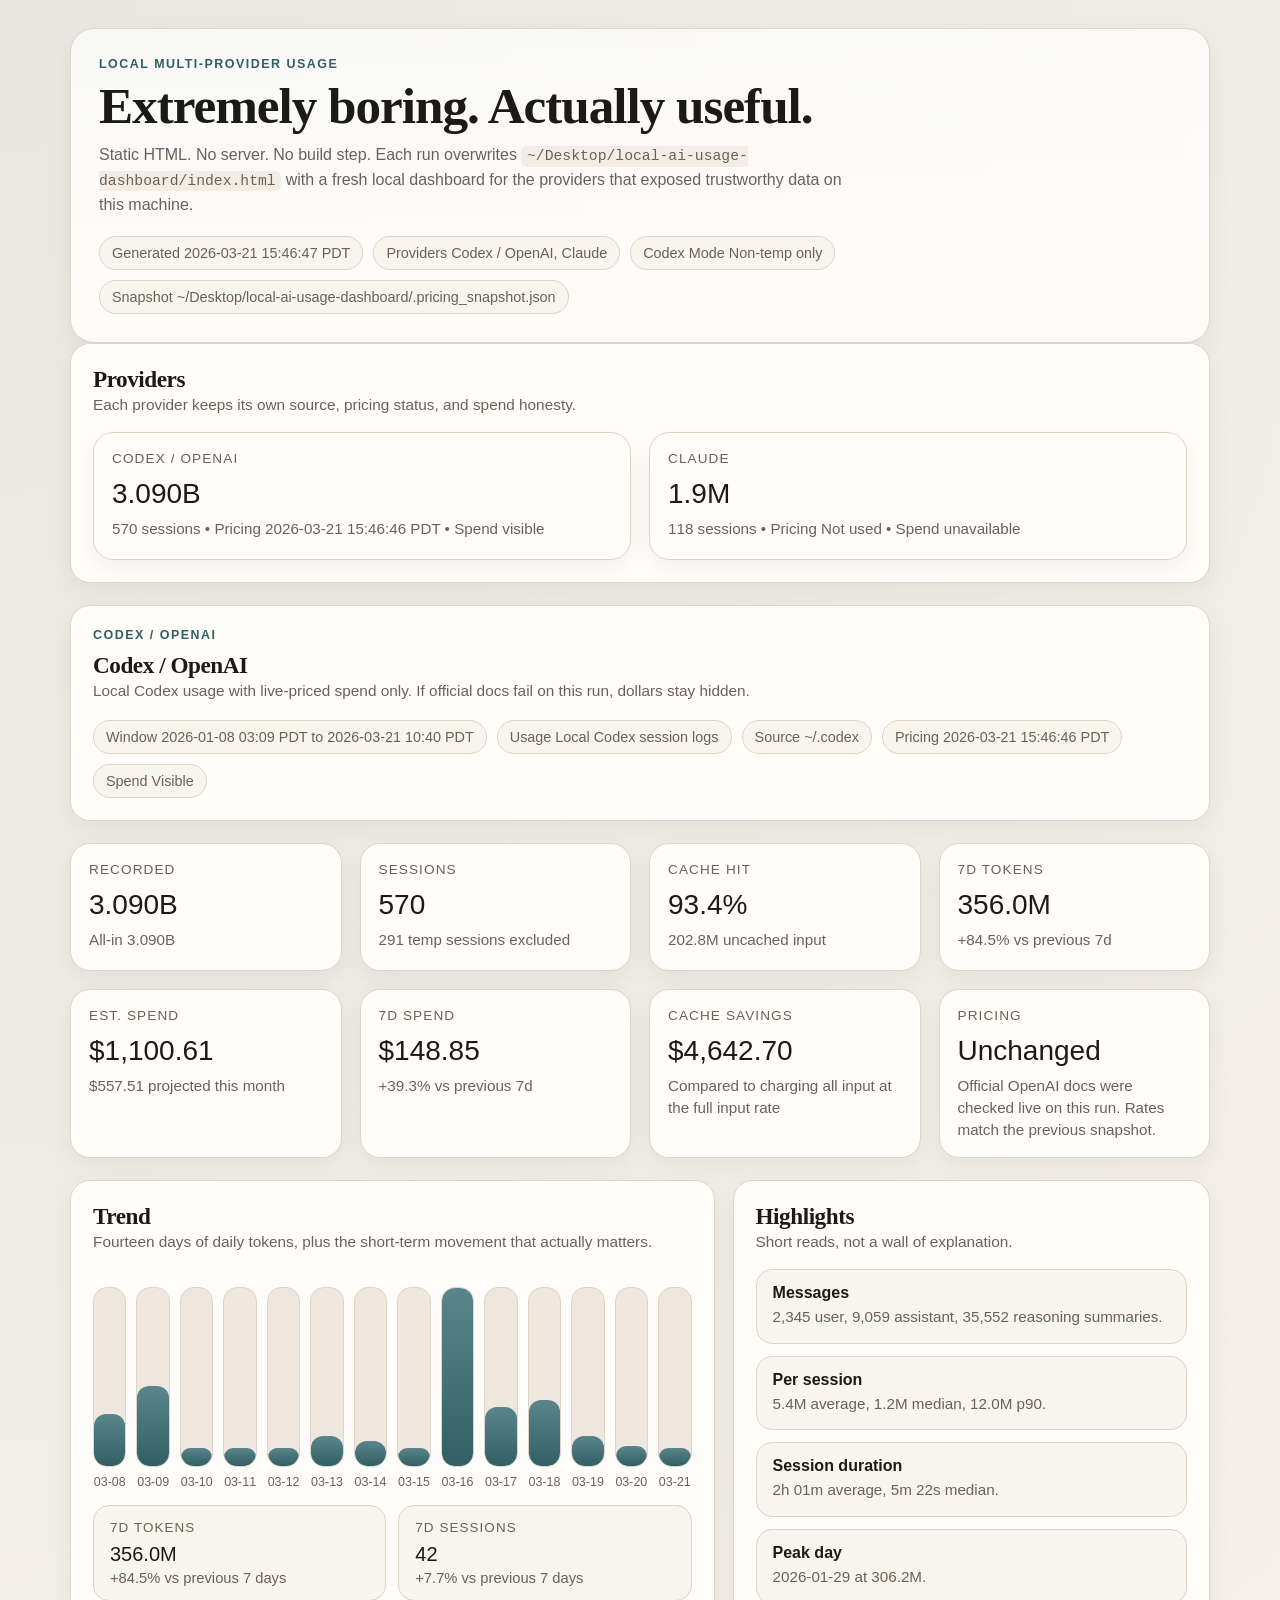
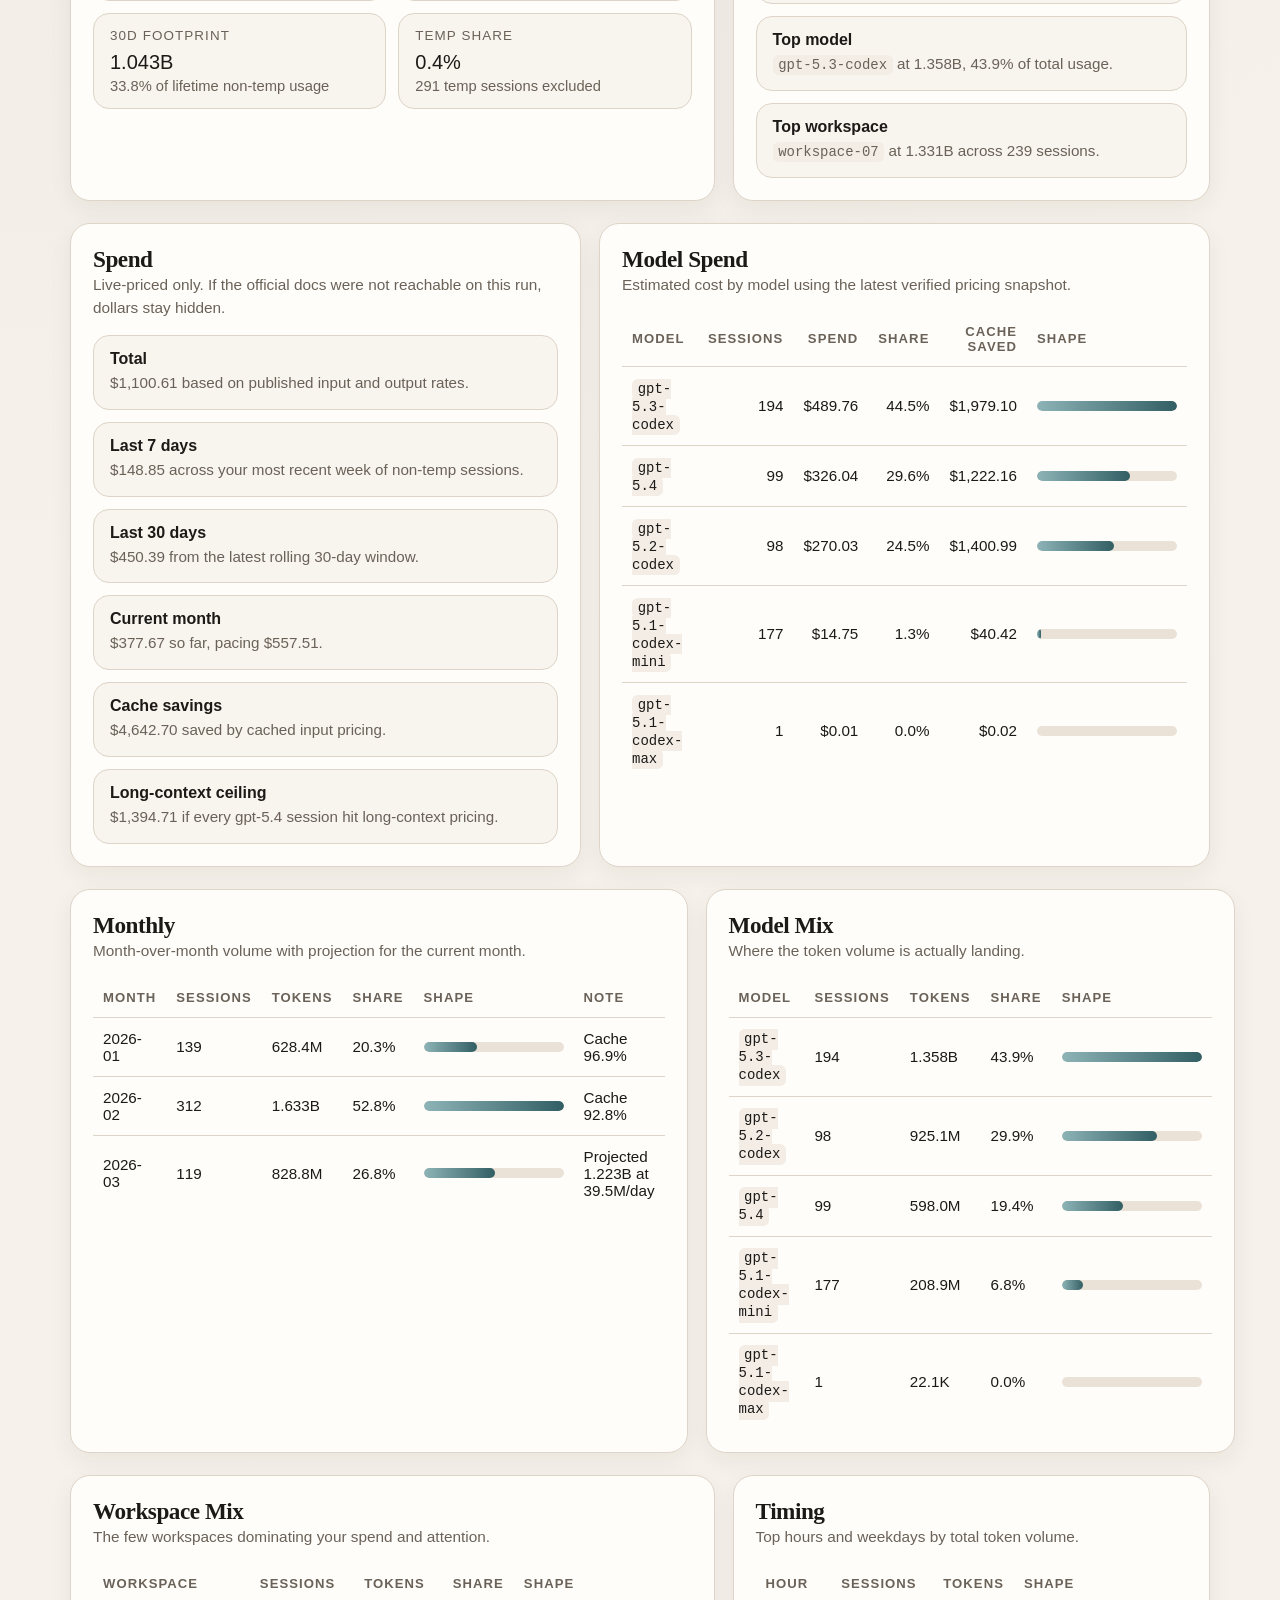
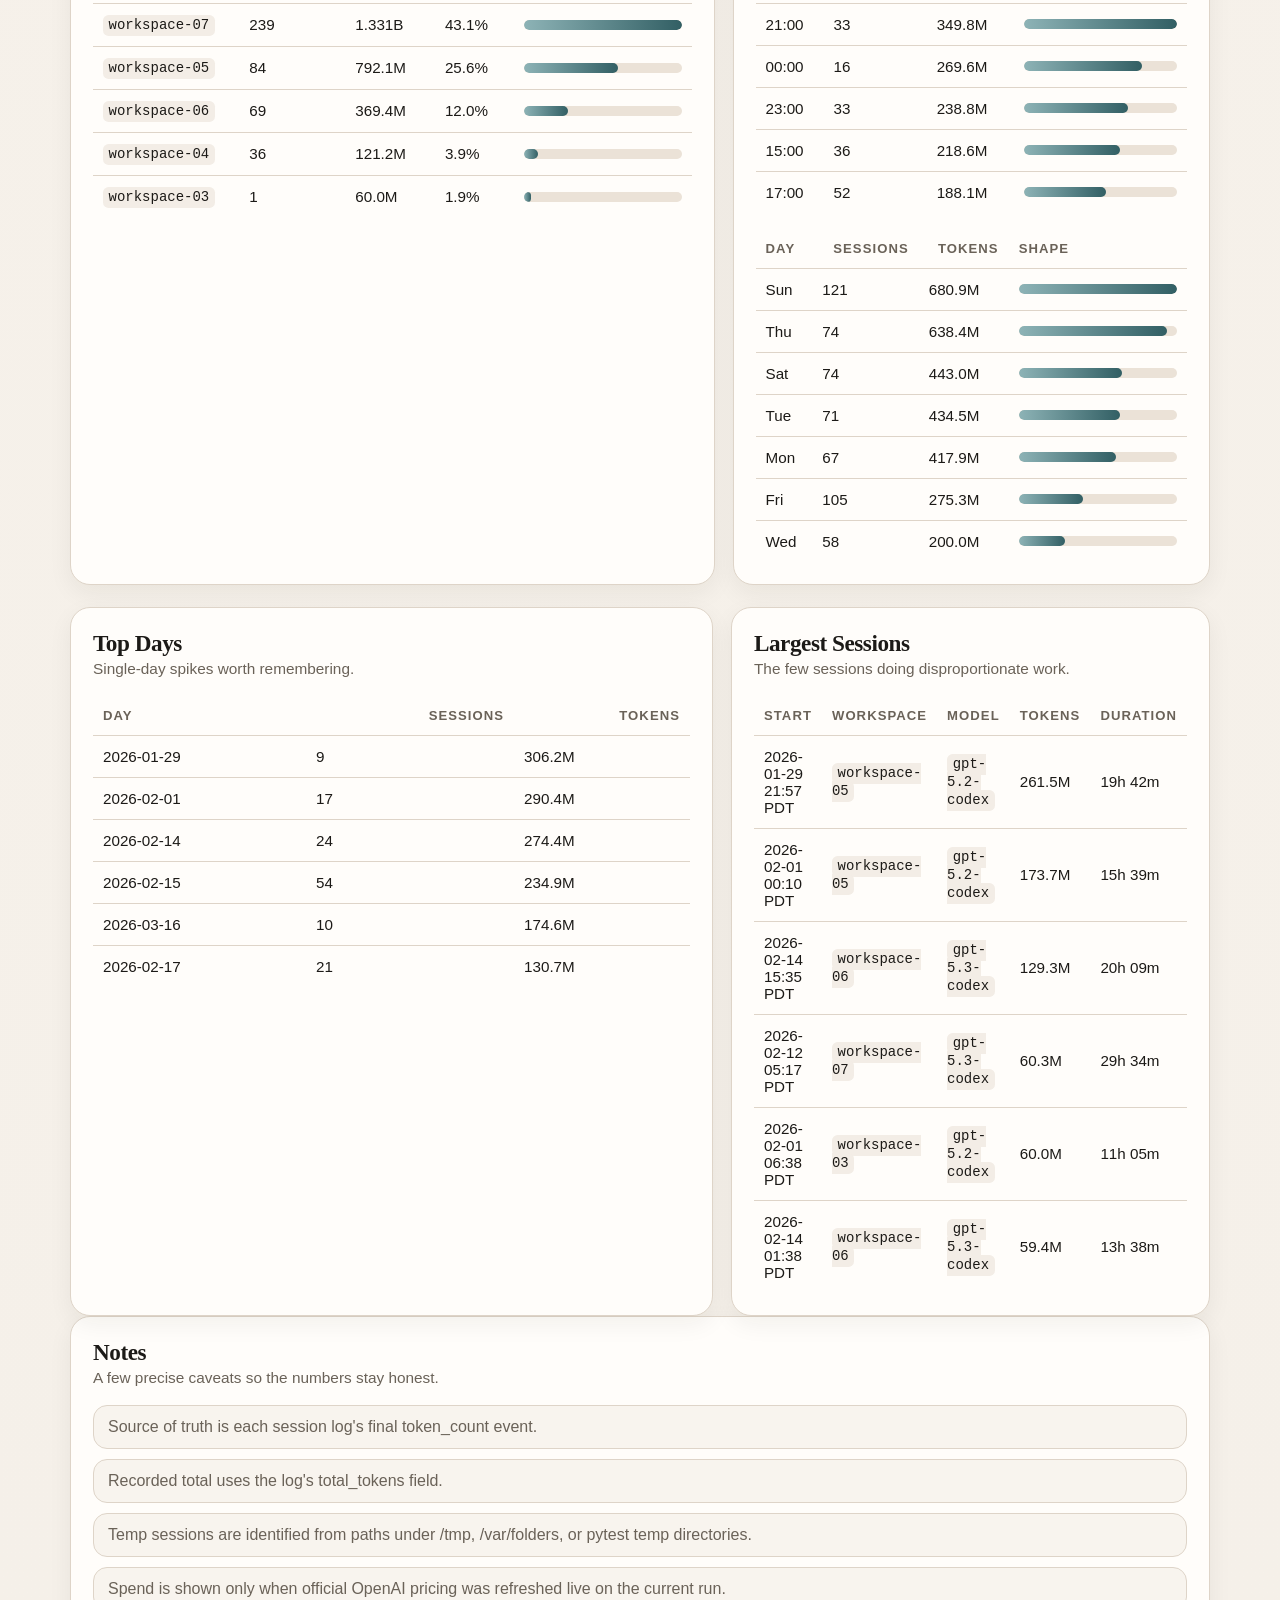
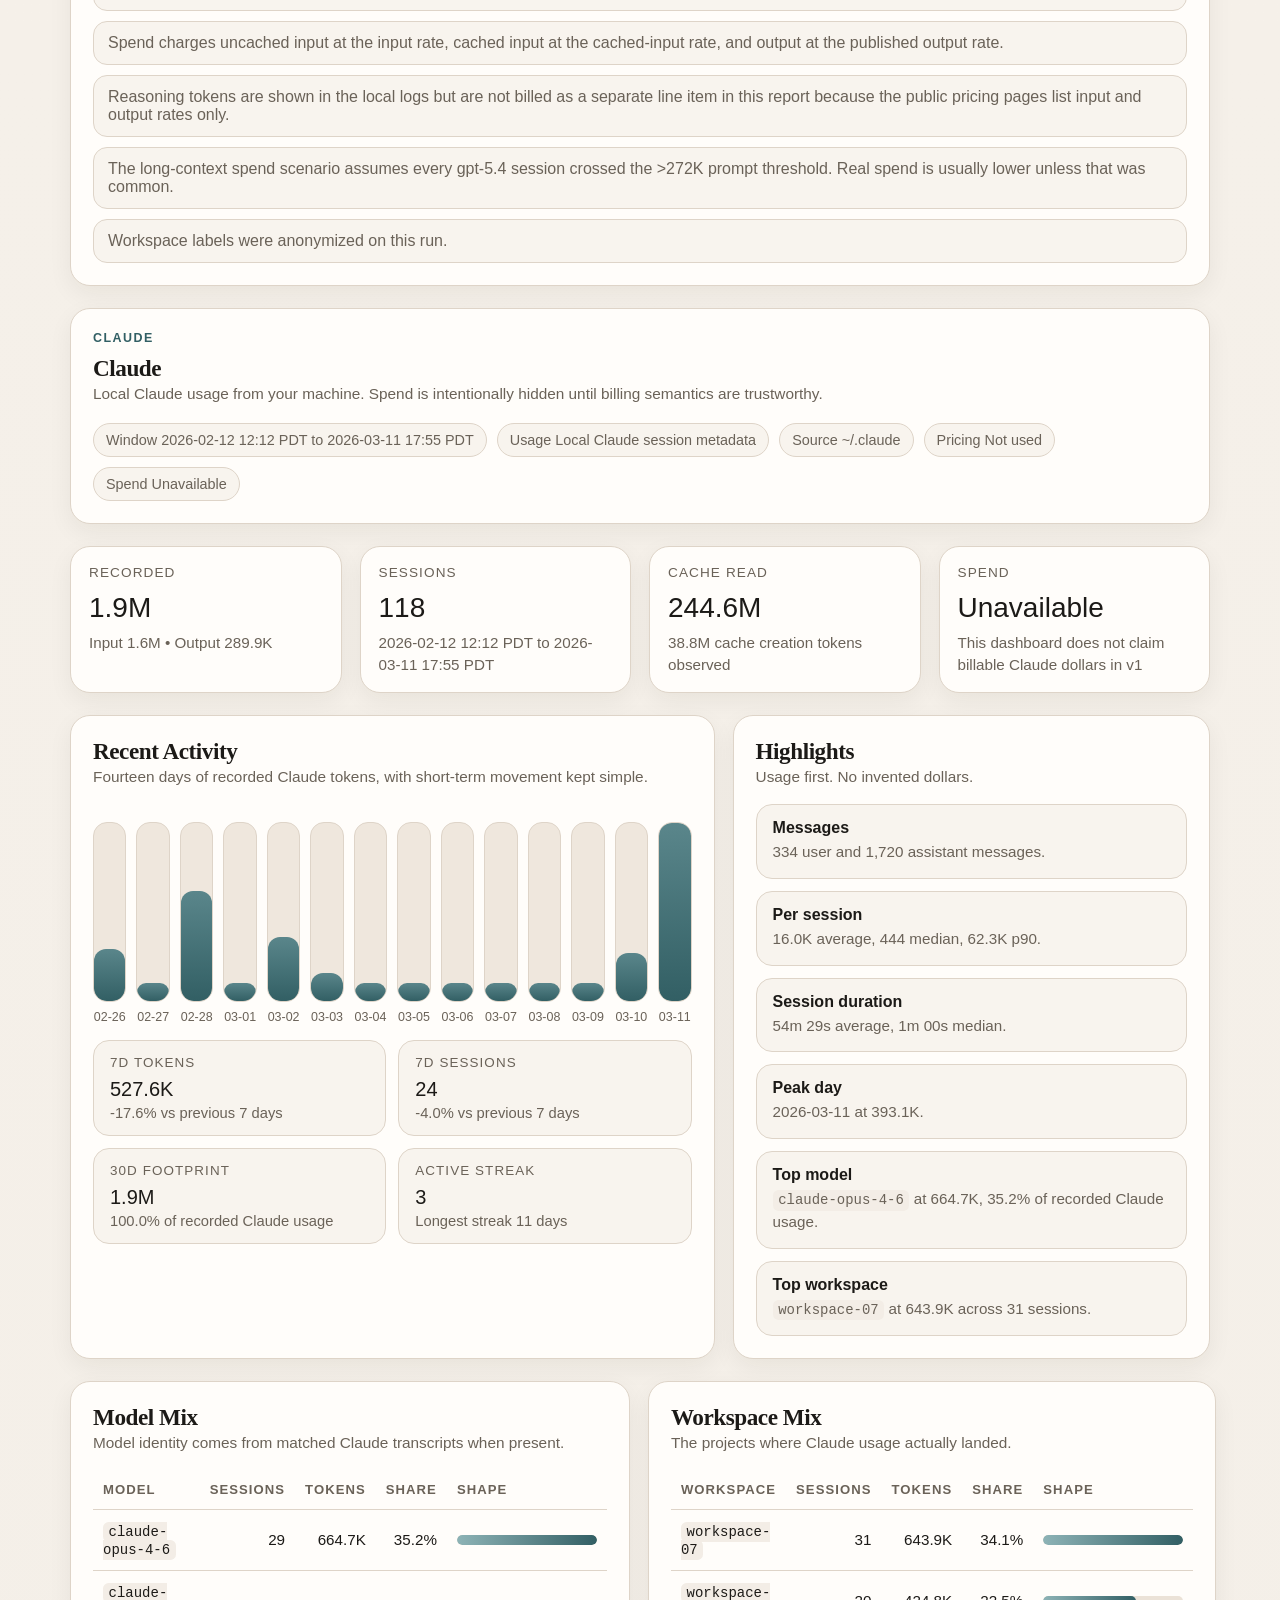
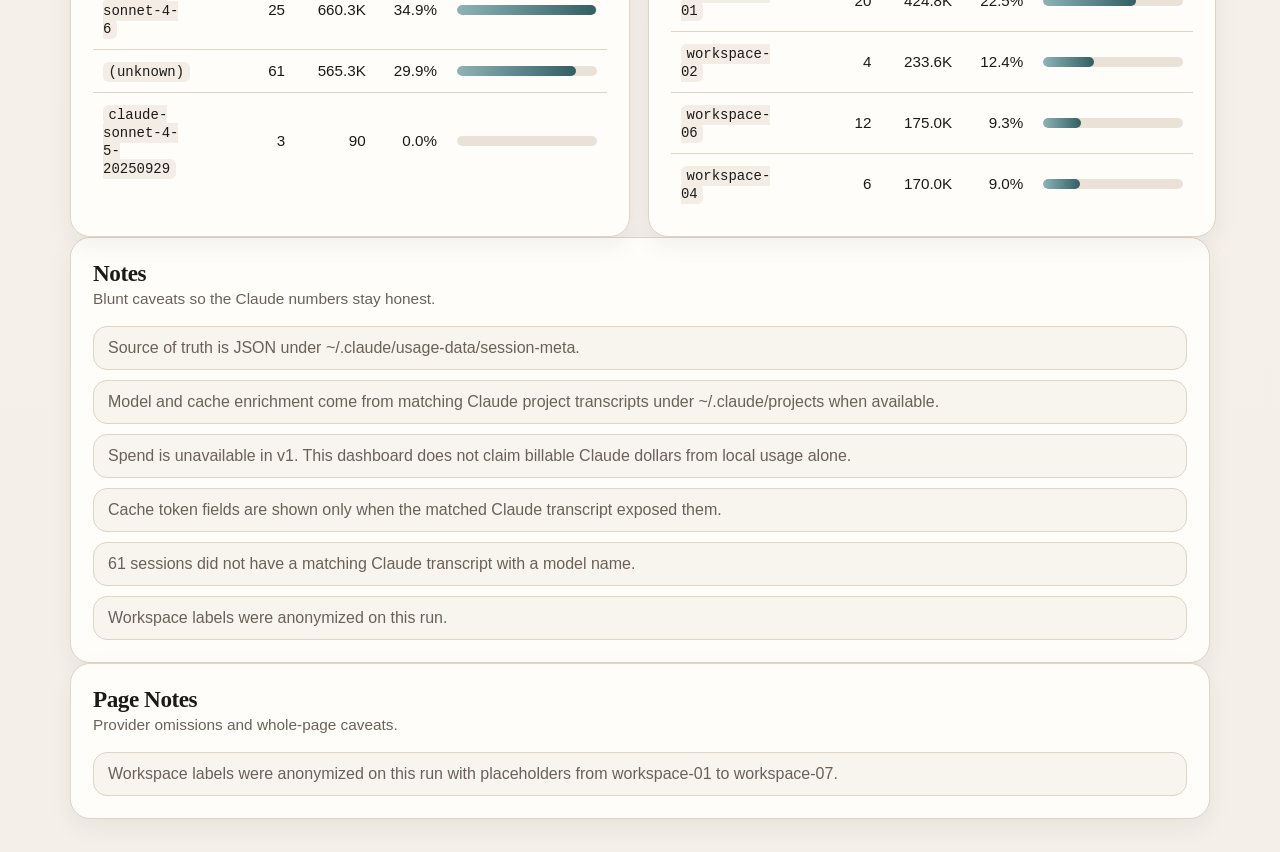
==== index.html @ 5b0c9a43 "Initial release: local AI usage dashboard Static HTML report generator for local Codex/OpenAI and Cl" ====
<!doctype html>
<html lang="en">
<head>
<meta charset="utf-8">
<meta name="viewport" content="width=device-width, initial-scale=1">
<title>Local AI Usage Dashboard</title>
<style>

        :root {
          --bg: #f4efe8;
          --panel: #fffdfa;
          --panel-strong: #f8f4ee;
          --text: #1c1a17;
          --muted: #6a6258;
          --border: #ded4c8;
          --accent: #325f64;
          --accent-soft: #dbe8e9;
          --positive: #2c6a50;
          --shadow: 0 8px 24px rgba(36, 31, 25, 0.06);
        }

        * { box-sizing: border-box; }
        body {
          margin: 0;
          background:
            radial-gradient(circle at top left, rgba(50, 95, 100, 0.08), transparent 30%),
            linear-gradient(180deg, #f7f2eb 0%, var(--bg) 100%);
          color: var(--text);
          font-family: "Avenir Next", "Segoe UI", "Helvetica Neue", sans-serif;
        }
        h1, h2, h3 {
          font-family: "Iowan Old Style", "Palatino Linotype", "Book Antiqua", serif;
          font-weight: 600;
          letter-spacing: -0.02em;
          margin: 0;
        }
        p { margin: 0; }
        code {
          font-family: "SFMono-Regular", Menlo, Consolas, monospace;
          font-size: 0.92em;
          background: #f3ede6;
          padding: 0.15rem 0.35rem;
          border-radius: 0.35rem;
        }
        .page {
          max-width: 1180px;
          margin: 0 auto;
          padding: 28px 20px 60px;
        }
        .hero {
          padding: 28px;
          border: 1px solid var(--border);
          border-radius: 24px;
          background: linear-gradient(180deg, rgba(255,255,255,0.72), rgba(255,253,250,0.95));
          box-shadow: var(--shadow);
        }
        .eyebrow {
          color: var(--accent);
          font-size: 0.78rem;
          font-weight: 700;
          letter-spacing: 0.12em;
          text-transform: uppercase;
          margin-bottom: 10px;
        }
        .hero h1 {
          font-size: clamp(2.2rem, 4vw, 3.6rem);
          line-height: 0.98;
          margin-bottom: 12px;
        }
        .hero-copy {
          color: var(--muted);
          max-width: 760px;
          line-height: 1.55;
          font-size: 1rem;
        }
        .hero-meta,
        .provider-pills {
          display: flex;
          flex-wrap: wrap;
          gap: 10px;
          margin-top: 18px;
        }
        .pill {
          padding: 8px 12px;
          border-radius: 999px;
          background: var(--panel-strong);
          border: 1px solid var(--border);
          color: var(--muted);
          font-size: 0.9rem;
        }
        .grid {
          display: grid;
          gap: 18px;
          margin-top: 22px;
        }
        .metrics {
          grid-template-columns: repeat(4, minmax(0, 1fr));
        }
        .provider-summary {
          grid-template-columns: repeat(2, minmax(0, 1fr));
          margin-top: 0;
        }
        .two-up {
          grid-template-columns: 1.35fr 1fr;
        }
        .metric-card,
        .panel {
          background: var(--panel);
          border: 1px solid var(--border);
          border-radius: 20px;
          box-shadow: var(--shadow);
        }
        .metric-card {
          padding: 18px 18px 16px;
          min-height: 128px;
        }
        .provider-header-panel {
          margin-top: 22px;
        }
        .metric-title {
          color: var(--muted);
          font-size: 0.85rem;
          text-transform: uppercase;
          letter-spacing: 0.08em;
          margin-bottom: 14px;
        }
        .metric-value {
          font-size: 1.75rem;
          line-height: 1;
          margin-bottom: 10px;
        }
        .metric-detail {
          color: var(--muted);
          line-height: 1.45;
          font-size: 0.95rem;
        }
        .panel {
          padding: 22px;
        }
        .panel-header {
          display: flex;
          align-items: flex-end;
          justify-content: space-between;
          gap: 16px;
          margin-bottom: 16px;
        }
        .panel-title {
          font-size: 1.45rem;
        }
        .panel-subtitle {
          color: var(--muted);
          font-size: 0.96rem;
          line-height: 1.5;
        }
        .summary-list {
          display: grid;
          gap: 12px;
        }
        .summary-item {
          padding: 14px 16px;
          border-radius: 16px;
          background: var(--panel-strong);
          border: 1px solid var(--border);
        }
        .summary-item strong {
          display: block;
          margin-bottom: 4px;
          font-size: 1rem;
        }
        .summary-item span {
          color: var(--muted);
          line-height: 1.5;
          font-size: 0.95rem;
        }
        .day-chart {
          height: 220px;
          display: grid;
          grid-template-columns: repeat(14, minmax(0, 1fr));
          gap: 10px;
          align-items: end;
          margin-top: 10px;
        }
        .day-column {
          display: flex;
          flex-direction: column;
          align-items: center;
          gap: 8px;
          min-width: 0;
        }
        .day-bar {
          width: 100%;
          height: 180px;
          background: #efe7dd;
          border: 1px solid var(--border);
          border-radius: 14px;
          display: flex;
          align-items: flex-end;
          overflow: hidden;
        }
        .day-bar-fill {
          width: 100%;
          background: linear-gradient(180deg, #5a868b 0%, var(--accent) 100%);
          border-radius: 12px;
        }
        .day-label {
          color: var(--muted);
          font-size: 0.78rem;
          font-variant-numeric: tabular-nums;
        }
        .trend-grid {
          display: grid;
          grid-template-columns: repeat(2, minmax(0, 1fr));
          gap: 12px;
          margin-top: 16px;
        }
        .trend-stat {
          padding: 14px 16px;
          border-radius: 16px;
          background: var(--panel-strong);
          border: 1px solid var(--border);
        }
        .trend-label {
          color: var(--muted);
          font-size: 0.84rem;
          text-transform: uppercase;
          letter-spacing: 0.08em;
          margin-bottom: 8px;
        }
        .trend-value {
          font-size: 1.25rem;
          margin-bottom: 4px;
        }
        .trend-detail {
          color: var(--muted);
          font-size: 0.92rem;
        }
        table {
          width: 100%;
          border-collapse: collapse;
        }
        th, td {
          text-align: left;
          padding: 12px 10px;
          border-bottom: 1px solid var(--border);
          vertical-align: middle;
        }
        th {
          color: var(--muted);
          font-size: 0.82rem;
          letter-spacing: 0.08em;
          text-transform: uppercase;
        }
        td {
          font-size: 0.95rem;
        }
        tbody tr:last-child td {
          border-bottom: none;
        }
        .number {
          text-align: right;
          font-variant-numeric: tabular-nums;
        }
        .progress {
          position: relative;
          min-width: 140px;
          height: 10px;
          border-radius: 999px;
          background: #ebe2d7;
          overflow: hidden;
        }
        .progress-fill {
          height: 100%;
          background: linear-gradient(90deg, #8db3b6 0%, var(--accent) 100%);
          border-radius: 999px;
        }
        .notes {
          display: grid;
          gap: 10px;
        }
        .note {
          padding: 12px 14px;
          border-radius: 14px;
          background: var(--panel-strong);
          border: 1px solid var(--border);
          color: var(--muted);
        }
        @media (max-width: 1080px) {
          .metrics { grid-template-columns: repeat(3, minmax(0, 1fr)); }
          .provider-summary { grid-template-columns: 1fr; }
          .two-up { grid-template-columns: 1fr; }
        }
        @media (max-width: 720px) {
          .page { padding: 18px 14px 40px; }
          .hero { padding: 20px; border-radius: 20px; }
          .metrics { grid-template-columns: repeat(2, minmax(0, 1fr)); }
          .trend-grid { grid-template-columns: 1fr; }
          th:nth-child(5), td:nth-child(5), th:nth-child(6), td:nth-child(6) { display: none; }
        }
        
</style>
</head>
<body>
<main class="page">
<section class="hero">
<div class="eyebrow">Local Multi-Provider Usage</div>
<h1>Extremely boring. Actually useful.</h1>
<p class="hero-copy">Static HTML. No server. No build step. Each run overwrites <code>~/Desktop/local-ai-usage-dashboard/index.html</code> with a fresh local dashboard for the providers that exposed trustworthy data on this machine.</p>
<div class="hero-meta">
<div class="pill">Generated 2026-03-21 15:46:47 PDT</div>
<div class="pill">Providers Codex / OpenAI, Claude</div>
<div class="pill">Codex Mode Non-temp only</div>
<div class="pill">Snapshot ~/Desktop/local-ai-usage-dashboard/.pricing_snapshot.json</div>
</div>
</section>
<section class="panel">
<div class="panel-header">
<div>
<h2 class="panel-title">Providers</h2>
<p class="panel-subtitle">Each provider keeps its own source, pricing status, and spend honesty.</p>
</div>
</div>
<section class="grid provider-summary"><article class="metric-card"><div class="metric-title">Codex / OpenAI</div><div class="metric-value">3.090B</div><div class="metric-detail">570 sessions • Pricing 2026-03-21 15:46:46 PDT • Spend visible</div></article><article class="metric-card"><div class="metric-title">Claude</div><div class="metric-value">1.9M</div><div class="metric-detail">118 sessions • Pricing Not used • Spend unavailable</div></article></section>
</section>
<section class="panel provider-header-panel">
<div class="panel-header">
<div>
<div class="eyebrow">Codex / OpenAI</div>
<h2 class="panel-title">Codex / OpenAI</h2>
<p class="panel-subtitle">Local Codex usage with live-priced spend only. If official docs fail on this run, dollars stay hidden.</p>
</div>
</div>
<div class="provider-pills">
<div class="pill">Window 2026-01-08 03:09 PDT to 2026-03-21 10:40 PDT</div>
<div class="pill">Usage Local Codex session logs</div>
<div class="pill">Source ~/.codex</div>
<div class="pill">Pricing 2026-03-21 15:46:46 PDT</div>
<div class="pill">Spend Visible</div>
</div>
</section>
<section class="grid metrics"><article class="metric-card"><div class="metric-title">Recorded</div><div class="metric-value">3.090B</div><div class="metric-detail">All-in 3.090B</div></article><article class="metric-card"><div class="metric-title">Sessions</div><div class="metric-value">570</div><div class="metric-detail">291 temp sessions excluded</div></article><article class="metric-card"><div class="metric-title">Cache Hit</div><div class="metric-value">93.4%</div><div class="metric-detail">202.8M uncached input</div></article><article class="metric-card"><div class="metric-title">7d Tokens</div><div class="metric-value">356.0M</div><div class="metric-detail">+84.5% vs previous 7d</div></article><article class="metric-card"><div class="metric-title">Est. Spend</div><div class="metric-value">$1,100.61</div><div class="metric-detail">$557.51 projected this month</div></article><article class="metric-card"><div class="metric-title">7d Spend</div><div class="metric-value">$148.85</div><div class="metric-detail">+39.3% vs previous 7d</div></article><article class="metric-card"><div class="metric-title">Cache Savings</div><div class="metric-value">$4,642.70</div><div class="metric-detail">Compared to charging all input at the full input rate</div></article><article class="metric-card"><div class="metric-title">Pricing</div><div class="metric-value">Unchanged</div><div class="metric-detail">Official OpenAI docs were checked live on this run. Rates match the previous snapshot.</div></article></section>
<section class="grid two-up">
<article class="panel">
<div class="panel-header">
<div>
<h2 class="panel-title">Trend</h2>
<p class="panel-subtitle">Fourteen days of daily tokens, plus the short-term movement that actually matters.</p>
</div>
</div>
<div class="day-chart"><div class="day-column"><div class="day-bar" title="2026-03-08: 49.8M"><div class="day-bar-fill" style="height:29%"></div></div><div class="day-label">03-08</div></div><div class="day-column"><div class="day-bar" title="2026-03-09: 78.2M"><div class="day-bar-fill" style="height:45%"></div></div><div class="day-label">03-09</div></div><div class="day-column"><div class="day-bar" title="2026-03-10: 0"><div class="day-bar-fill" style="height:10%"></div></div><div class="day-label">03-10</div></div><div class="day-column"><div class="day-bar" title="2026-03-11: 7.5M"><div class="day-bar-fill" style="height:10%"></div></div><div class="day-label">03-11</div></div><div class="day-column"><div class="day-bar" title="2026-03-12: 3.9M"><div class="day-bar-fill" style="height:10%"></div></div><div class="day-label">03-12</div></div><div class="day-column"><div class="day-bar" title="2026-03-13: 28.9M"><div class="day-bar-fill" style="height:17%"></div></div><div class="day-label">03-13</div></div><div class="day-column"><div class="day-bar" title="2026-03-14: 24.6M"><div class="day-bar-fill" style="height:14%"></div></div><div class="day-label">03-14</div></div><div class="day-column"><div class="day-bar" title="2026-03-15: 4.9M"><div class="day-bar-fill" style="height:10%"></div></div><div class="day-label">03-15</div></div><div class="day-column"><div class="day-bar" title="2026-03-16: 174.6M"><div class="day-bar-fill" style="height:100%"></div></div><div class="day-label">03-16</div></div><div class="day-column"><div class="day-bar" title="2026-03-17: 57.3M"><div class="day-bar-fill" style="height:33%"></div></div><div class="day-label">03-17</div></div><div class="day-column"><div class="day-bar" title="2026-03-18: 64.4M"><div class="day-bar-fill" style="height:37%"></div></div><div class="day-label">03-18</div></div><div class="day-column"><div class="day-bar" title="2026-03-19: 29.6M"><div class="day-bar-fill" style="height:17%"></div></div><div class="day-label">03-19</div></div><div class="day-column"><div class="day-bar" title="2026-03-20: 18.4M"><div class="day-bar-fill" style="height:11%"></div></div><div class="day-label">03-20</div></div><div class="day-column"><div class="day-bar" title="2026-03-21: 6.7M"><div class="day-bar-fill" style="height:10%"></div></div><div class="day-label">03-21</div></div></div>
<div class="trend-grid">
<div class="trend-stat"><div class="trend-label">7d tokens</div><div class="trend-value">356.0M</div><div class="trend-detail">+84.5% vs previous 7 days</div></div>
<div class="trend-stat"><div class="trend-label">7d sessions</div><div class="trend-value">42</div><div class="trend-detail">+7.7% vs previous 7 days</div></div>
<div class="trend-stat"><div class="trend-label">30d footprint</div><div class="trend-value">1.043B</div><div class="trend-detail">33.8% of lifetime non-temp usage</div></div>
<div class="trend-stat"><div class="trend-label">Temp share</div><div class="trend-value">0.4%</div><div class="trend-detail">291 temp sessions excluded</div></div>
</div>
</article>
<article class="panel">
<div class="panel-header">
<div>
<h2 class="panel-title">Highlights</h2>
<p class="panel-subtitle">Short reads, not a wall of explanation.</p>
</div>
</div>
<div class="summary-list">
<div class="summary-item"><strong>Messages</strong><span>2,345 user, 9,059 assistant, 35,552 reasoning summaries.</span></div>
<div class="summary-item"><strong>Per session</strong><span>5.4M average, 1.2M median, 12.0M p90.</span></div>
<div class="summary-item"><strong>Session duration</strong><span>2h 01m average, 5m 22s median.</span></div>
<div class="summary-item"><strong>Peak day</strong><span>2026-01-29 at 306.2M.</span></div>
<div class="summary-item"><strong>Top model</strong><span><code>gpt-5.3-codex</code> at 1.358B, 43.9% of total usage.</span></div>
<div class="summary-item"><strong>Top workspace</strong><span><code>workspace-07</code> at 1.331B across 239 sessions.</span></div>
</div>
</article>
</section>
<section class="grid two-up">
<article class="panel">
<div class="panel-header">
<div>
<h2 class="panel-title">Spend</h2>
<p class="panel-subtitle">Live-priced only. If the official docs were not reachable on this run, dollars stay hidden.</p>
</div>
</div>
<div class="summary-list">
<div class="summary-item"><strong>Total</strong><span>$1,100.61 based on published input and output rates.</span></div><div class="summary-item"><strong>Last 7 days</strong><span>$148.85 across your most recent week of non-temp sessions.</span></div><div class="summary-item"><strong>Last 30 days</strong><span>$450.39 from the latest rolling 30-day window.</span></div><div class="summary-item"><strong>Current month</strong><span>$377.67 so far, pacing $557.51.</span></div><div class="summary-item"><strong>Cache savings</strong><span>$4,642.70 saved by cached input pricing.</span></div><div class="summary-item"><strong>Long-context ceiling</strong><span>$1,394.71 if every gpt-5.4 session hit long-context pricing.</span></div>
</div>
</article>
<article class="panel">
<div class="panel-header">
<div>
<h2 class="panel-title">Model Spend</h2>
<p class="panel-subtitle">Estimated cost by model using the latest verified pricing snapshot.</p>
</div>
</div>
<table><thead><tr><th>Model</th><th class="number">Sessions</th><th class="number">Spend</th><th class="number">Share</th><th class="number">Cache Saved</th><th>Shape</th></tr></thead><tbody><tr><td><code>gpt-5.3-codex</code></td><td class="number">194</td><td class="number">$489.76</td><td class="number">44.5%</td><td class="number">$1,979.10</td><td><div class="progress"><div class="progress-fill" style="width:100.00%"></div></div></td></tr><tr><td><code>gpt-5.4</code></td><td class="number">99</td><td class="number">$326.04</td><td class="number">29.6%</td><td class="number">$1,222.16</td><td><div class="progress"><div class="progress-fill" style="width:66.57%"></div></div></td></tr><tr><td><code>gpt-5.2-codex</code></td><td class="number">98</td><td class="number">$270.03</td><td class="number">24.5%</td><td class="number">$1,400.99</td><td><div class="progress"><div class="progress-fill" style="width:55.14%"></div></div></td></tr><tr><td><code>gpt-5.1-codex-mini</code></td><td class="number">177</td><td class="number">$14.75</td><td class="number">1.3%</td><td class="number">$40.42</td><td><div class="progress"><div class="progress-fill" style="width:3.01%"></div></div></td></tr><tr><td><code>gpt-5.1-codex-max</code></td><td class="number">1</td><td class="number">$0.01</td><td class="number">0.0%</td><td class="number">$0.02</td><td><div class="progress"><div class="progress-fill" style="width:0.00%"></div></div></td></tr></tbody></table>
</article>
</section>
<section class="grid two-up">
<article class="panel">
<div class="panel-header"><div><h2 class="panel-title">Monthly</h2><p class="panel-subtitle">Month-over-month volume with projection for the current month.</p></div></div>
<table><thead><tr><th>Month</th><th class="number">Sessions</th><th class="number">Tokens</th><th class="number">Share</th><th>Shape</th><th>Note</th></tr></thead><tbody><tr><td>2026-01</td><td>139</td><td>628.4M</td><td>20.3%</td><td><div class="progress"><div class="progress-fill" style="width:38.49%"></div></div></td><td>Cache 96.9%</td></tr><tr><td>2026-02</td><td>312</td><td>1.633B</td><td>52.8%</td><td><div class="progress"><div class="progress-fill" style="width:100.00%"></div></div></td><td>Cache 92.8%</td></tr><tr><td>2026-03</td><td>119</td><td>828.8M</td><td>26.8%</td><td><div class="progress"><div class="progress-fill" style="width:50.76%"></div></div></td><td>Projected 1.223B at 39.5M/day</td></tr></tbody></table>
</article>
<article class="panel">
<div class="panel-header"><div><h2 class="panel-title">Model Mix</h2><p class="panel-subtitle">Where the token volume is actually landing.</p></div></div>
<table><thead><tr><th>Model</th><th class="number">Sessions</th><th class="number">Tokens</th><th class="number">Share</th><th>Shape</th></tr></thead><tbody><tr><td><code>gpt-5.3-codex</code></td><td>194</td><td>1.358B</td><td>43.9%</td><td><div class="progress"><div class="progress-fill" style="width:100.00%"></div></div></td></tr><tr><td><code>gpt-5.2-codex</code></td><td>98</td><td>925.1M</td><td>29.9%</td><td><div class="progress"><div class="progress-fill" style="width:68.12%"></div></div></td></tr><tr><td><code>gpt-5.4</code></td><td>99</td><td>598.0M</td><td>19.4%</td><td><div class="progress"><div class="progress-fill" style="width:44.03%"></div></div></td></tr><tr><td><code>gpt-5.1-codex-mini</code></td><td>177</td><td>208.9M</td><td>6.8%</td><td><div class="progress"><div class="progress-fill" style="width:15.38%"></div></div></td></tr><tr><td><code>gpt-5.1-codex-max</code></td><td>1</td><td>22.1K</td><td>0.0%</td><td><div class="progress"><div class="progress-fill" style="width:0.00%"></div></div></td></tr></tbody></table>
</article>
</section>
<section class="grid two-up">
<article class="panel">
<div class="panel-header"><div><h2 class="panel-title">Workspace Mix</h2><p class="panel-subtitle">The few workspaces dominating your spend and attention.</p></div></div>
<table><thead><tr><th>Workspace</th><th class="number">Sessions</th><th class="number">Tokens</th><th class="number">Share</th><th>Shape</th></tr></thead><tbody><tr><td><code>workspace-07</code></td><td>239</td><td>1.331B</td><td>43.1%</td><td><div class="progress"><div class="progress-fill" style="width:100.00%"></div></div></td></tr><tr><td><code>workspace-05</code></td><td>84</td><td>792.1M</td><td>25.6%</td><td><div class="progress"><div class="progress-fill" style="width:59.49%"></div></div></td></tr><tr><td><code>workspace-06</code></td><td>69</td><td>369.4M</td><td>12.0%</td><td><div class="progress"><div class="progress-fill" style="width:27.74%"></div></div></td></tr><tr><td><code>workspace-04</code></td><td>36</td><td>121.2M</td><td>3.9%</td><td><div class="progress"><div class="progress-fill" style="width:9.10%"></div></div></td></tr><tr><td><code>workspace-03</code></td><td>1</td><td>60.0M</td><td>1.9%</td><td><div class="progress"><div class="progress-fill" style="width:4.51%"></div></div></td></tr></tbody></table>
</article>
<article class="panel">
<div class="panel-header"><div><h2 class="panel-title">Timing</h2><p class="panel-subtitle">Top hours and weekdays by total token volume.</p></div></div>
<div class="grid" style="grid-template-columns: 1fr; gap: 16px; margin-top: 0;">
<table><thead><tr><th>Hour</th><th class="number">Sessions</th><th class="number">Tokens</th><th>Shape</th></tr></thead><tbody><tr><td>21:00</td><td>33</td><td>349.8M</td><td><div class="progress"><div class="progress-fill" style="width:100.00%"></div></div></td></tr><tr><td>00:00</td><td>16</td><td>269.6M</td><td><div class="progress"><div class="progress-fill" style="width:77.06%"></div></div></td></tr><tr><td>23:00</td><td>33</td><td>238.8M</td><td><div class="progress"><div class="progress-fill" style="width:68.28%"></div></div></td></tr><tr><td>15:00</td><td>36</td><td>218.6M</td><td><div class="progress"><div class="progress-fill" style="width:62.50%"></div></div></td></tr><tr><td>17:00</td><td>52</td><td>188.1M</td><td><div class="progress"><div class="progress-fill" style="width:53.78%"></div></div></td></tr></tbody></table>
<table><thead><tr><th>Day</th><th class="number">Sessions</th><th class="number">Tokens</th><th>Shape</th></tr></thead><tbody><tr><td>Sun</td><td>121</td><td>680.9M</td><td><div class="progress"><div class="progress-fill" style="width:100.00%"></div></div></td></tr><tr><td>Thu</td><td>74</td><td>638.4M</td><td><div class="progress"><div class="progress-fill" style="width:93.76%"></div></div></td></tr><tr><td>Sat</td><td>74</td><td>443.0M</td><td><div class="progress"><div class="progress-fill" style="width:65.07%"></div></div></td></tr><tr><td>Tue</td><td>71</td><td>434.5M</td><td><div class="progress"><div class="progress-fill" style="width:63.81%"></div></div></td></tr><tr><td>Mon</td><td>67</td><td>417.9M</td><td><div class="progress"><div class="progress-fill" style="width:61.38%"></div></div></td></tr><tr><td>Fri</td><td>105</td><td>275.3M</td><td><div class="progress"><div class="progress-fill" style="width:40.43%"></div></div></td></tr><tr><td>Wed</td><td>58</td><td>200.0M</td><td><div class="progress"><div class="progress-fill" style="width:29.38%"></div></div></td></tr></tbody></table>
</div>
</article>
</section>
<section class="grid two-up">
<article class="panel">
<div class="panel-header"><div><h2 class="panel-title">Top Days</h2><p class="panel-subtitle">Single-day spikes worth remembering.</p></div></div>
<table><thead><tr><th>Day</th><th class="number">Sessions</th><th class="number">Tokens</th></tr></thead><tbody><tr><td>2026-01-29</td><td>9</td><td>306.2M</td></tr><tr><td>2026-02-01</td><td>17</td><td>290.4M</td></tr><tr><td>2026-02-14</td><td>24</td><td>274.4M</td></tr><tr><td>2026-02-15</td><td>54</td><td>234.9M</td></tr><tr><td>2026-03-16</td><td>10</td><td>174.6M</td></tr><tr><td>2026-02-17</td><td>21</td><td>130.7M</td></tr></tbody></table>
</article>
<article class="panel">
<div class="panel-header"><div><h2 class="panel-title">Largest Sessions</h2><p class="panel-subtitle">The few sessions doing disproportionate work.</p></div></div>
<table><thead><tr><th>Start</th><th>Workspace</th><th>Model</th><th class="number">Tokens</th><th class="number">Duration</th></tr></thead><tbody><tr><td>2026-01-29 21:57 PDT</td><td><code>workspace-05</code></td><td><code>gpt-5.2-codex</code></td><td>261.5M</td><td>19h 42m</td></tr><tr><td>2026-02-01 00:10 PDT</td><td><code>workspace-05</code></td><td><code>gpt-5.2-codex</code></td><td>173.7M</td><td>15h 39m</td></tr><tr><td>2026-02-14 15:35 PDT</td><td><code>workspace-06</code></td><td><code>gpt-5.3-codex</code></td><td>129.3M</td><td>20h 09m</td></tr><tr><td>2026-02-12 05:17 PDT</td><td><code>workspace-07</code></td><td><code>gpt-5.3-codex</code></td><td>60.3M</td><td>29h 34m</td></tr><tr><td>2026-02-01 06:38 PDT</td><td><code>workspace-03</code></td><td><code>gpt-5.2-codex</code></td><td>60.0M</td><td>11h 05m</td></tr><tr><td>2026-02-14 01:38 PDT</td><td><code>workspace-06</code></td><td><code>gpt-5.3-codex</code></td><td>59.4M</td><td>13h 38m</td></tr></tbody></table>
</article>
</section>
<section class="panel">
<div class="panel-header"><div><h2 class="panel-title">Notes</h2><p class="panel-subtitle">A few precise caveats so the numbers stay honest.</p></div></div>
<div class="notes">
<div class="note">Source of truth is each session log&#x27;s final token_count event.</div><div class="note">Recorded total uses the log&#x27;s total_tokens field.</div><div class="note">Temp sessions are identified from paths under /tmp, /var/folders, or pytest temp directories.</div><div class="note">Spend is shown only when official OpenAI pricing was refreshed live on the current run.</div><div class="note">Spend charges uncached input at the input rate, cached input at the cached-input rate, and output at the published output rate.</div><div class="note">Reasoning tokens are shown in the local logs but are not billed as a separate line item in this report because the public pricing pages list input and output rates only.</div><div class="note">The long-context spend scenario assumes every gpt-5.4 session crossed the &gt;272K prompt threshold. Real spend is usually lower unless that was common.</div><div class="note">Workspace labels were anonymized on this run.</div>
</div>
</section>
<section class="panel provider-header-panel">
<div class="panel-header">
<div>
<div class="eyebrow">Claude</div>
<h2 class="panel-title">Claude</h2>
<p class="panel-subtitle">Local Claude usage from your machine. Spend is intentionally hidden until billing semantics are trustworthy.</p>
</div>
</div>
<div class="provider-pills">
<div class="pill">Window 2026-02-12 12:12 PDT to 2026-03-11 17:55 PDT</div>
<div class="pill">Usage Local Claude session metadata</div>
<div class="pill">Source ~/.claude</div>
<div class="pill">Pricing Not used</div>
<div class="pill">Spend Unavailable</div>
</div>
</section>
<section class="grid metrics"><article class="metric-card"><div class="metric-title">Recorded</div><div class="metric-value">1.9M</div><div class="metric-detail">Input 1.6M • Output 289.9K</div></article><article class="metric-card"><div class="metric-title">Sessions</div><div class="metric-value">118</div><div class="metric-detail">2026-02-12 12:12 PDT to 2026-03-11 17:55 PDT</div></article><article class="metric-card"><div class="metric-title">Cache Read</div><div class="metric-value">244.6M</div><div class="metric-detail">38.8M cache creation tokens observed</div></article><article class="metric-card"><div class="metric-title">Spend</div><div class="metric-value">Unavailable</div><div class="metric-detail">This dashboard does not claim billable Claude dollars in v1</div></article></section>
<section class="grid two-up">
<article class="panel">
<div class="panel-header">
<div>
<h2 class="panel-title">Recent Activity</h2>
<p class="panel-subtitle">Fourteen days of recorded Claude tokens, with short-term movement kept simple.</p>
</div>
</div>
<div class="day-chart"><div class="day-column"><div class="day-bar" title="2026-02-26: 115.1K"><div class="day-bar-fill" style="height:29%"></div></div><div class="day-label">02-26</div></div><div class="day-column"><div class="day-bar" title="2026-02-27: 1.2K"><div class="day-bar-fill" style="height:10%"></div></div><div class="day-label">02-27</div></div><div class="day-column"><div class="day-bar" title="2026-02-28: 245.3K"><div class="day-bar-fill" style="height:62%"></div></div><div class="day-label">02-28</div></div><div class="day-column"><div class="day-bar" title="2026-03-01: 40.0K"><div class="day-bar-fill" style="height:10%"></div></div><div class="day-label">03-01</div></div><div class="day-column"><div class="day-bar" title="2026-03-02: 143.4K"><div class="day-bar-fill" style="height:36%"></div></div><div class="day-label">03-02</div></div><div class="day-column"><div class="day-bar" title="2026-03-03: 64.4K"><div class="day-bar-fill" style="height:16%"></div></div><div class="day-label">03-03</div></div><div class="day-column"><div class="day-bar" title="2026-03-04: 30.7K"><div class="day-bar-fill" style="height:10%"></div></div><div class="day-label">03-04</div></div><div class="day-column"><div class="day-bar" title="2026-03-05: 0"><div class="day-bar-fill" style="height:10%"></div></div><div class="day-label">03-05</div></div><div class="day-column"><div class="day-bar" title="2026-03-06: 0"><div class="day-bar-fill" style="height:10%"></div></div><div class="day-label">03-06</div></div><div class="day-column"><div class="day-bar" title="2026-03-07: 0"><div class="day-bar-fill" style="height:10%"></div></div><div class="day-label">03-07</div></div><div class="day-column"><div class="day-bar" title="2026-03-08: 0"><div class="day-bar-fill" style="height:10%"></div></div><div class="day-label">03-08</div></div><div class="day-column"><div class="day-bar" title="2026-03-09: 29.2K"><div class="day-bar-fill" style="height:10%"></div></div><div class="day-label">03-09</div></div><div class="day-column"><div class="day-bar" title="2026-03-10: 105.3K"><div class="day-bar-fill" style="height:27%"></div></div><div class="day-label">03-10</div></div><div class="day-column"><div class="day-bar" title="2026-03-11: 393.1K"><div class="day-bar-fill" style="height:100%"></div></div><div class="day-label">03-11</div></div></div>
<div class="trend-grid">
<div class="trend-stat"><div class="trend-label">7d tokens</div><div class="trend-value">527.6K</div><div class="trend-detail">-17.6% vs previous 7 days</div></div>
<div class="trend-stat"><div class="trend-label">7d sessions</div><div class="trend-value">24</div><div class="trend-detail">-4.0% vs previous 7 days</div></div>
<div class="trend-stat"><div class="trend-label">30d footprint</div><div class="trend-value">1.9M</div><div class="trend-detail">100.0% of recorded Claude usage</div></div>
<div class="trend-stat"><div class="trend-label">Active streak</div><div class="trend-value">3</div><div class="trend-detail">Longest streak 11 days</div></div>
</div>
</article>
<article class="panel">
<div class="panel-header">
<div>
<h2 class="panel-title">Highlights</h2>
<p class="panel-subtitle">Usage first. No invented dollars.</p>
</div>
</div>
<div class="summary-list">
<div class="summary-item"><strong>Messages</strong><span>334 user and 1,720 assistant messages.</span></div>
<div class="summary-item"><strong>Per session</strong><span>16.0K average, 444 median, 62.3K p90.</span></div>
<div class="summary-item"><strong>Session duration</strong><span>54m 29s average, 1m 00s median.</span></div>
<div class="summary-item"><strong>Peak day</strong><span>2026-03-11 at 393.1K.</span></div>
<div class="summary-item"><strong>Top model</strong><span><code>claude-opus-4-6</code> at 664.7K, 35.2% of recorded Claude usage.</span></div>
<div class="summary-item"><strong>Top workspace</strong><span><code>workspace-07</code> at 643.9K across 31 sessions.</span></div>
</div>
</article>
</section>
<section class="grid two-up">
<article class="panel">
<div class="panel-header"><div><h2 class="panel-title">Model Mix</h2><p class="panel-subtitle">Model identity comes from matched Claude transcripts when present.</p></div></div>
<table><thead><tr><th>Model</th><th class="number">Sessions</th><th class="number">Tokens</th><th class="number">Share</th><th>Shape</th></tr></thead><tbody><tr><td><code>claude-opus-4-6</code></td><td class="number">29</td><td class="number">664.7K</td><td class="number">35.2%</td><td><div class="progress"><div class="progress-fill" style="width:100.00%"></div></div></td></tr><tr><td><code>claude-sonnet-4-6</code></td><td class="number">25</td><td class="number">660.3K</td><td class="number">34.9%</td><td><div class="progress"><div class="progress-fill" style="width:99.34%"></div></div></td></tr><tr><td><code>(unknown)</code></td><td class="number">61</td><td class="number">565.3K</td><td class="number">29.9%</td><td><div class="progress"><div class="progress-fill" style="width:85.05%"></div></div></td></tr><tr><td><code>claude-sonnet-4-5-20250929</code></td><td class="number">3</td><td class="number">90</td><td class="number">0.0%</td><td><div class="progress"><div class="progress-fill" style="width:0.01%"></div></div></td></tr></tbody></table>
</article>
<article class="panel">
<div class="panel-header"><div><h2 class="panel-title">Workspace Mix</h2><p class="panel-subtitle">The projects where Claude usage actually landed.</p></div></div>
<table><thead><tr><th>Workspace</th><th class="number">Sessions</th><th class="number">Tokens</th><th class="number">Share</th><th>Shape</th></tr></thead><tbody><tr><td><code>workspace-07</code></td><td class="number">31</td><td class="number">643.9K</td><td class="number">34.1%</td><td><div class="progress"><div class="progress-fill" style="width:100.00%"></div></div></td></tr><tr><td><code>workspace-01</code></td><td class="number">20</td><td class="number">424.8K</td><td class="number">22.5%</td><td><div class="progress"><div class="progress-fill" style="width:65.98%"></div></div></td></tr><tr><td><code>workspace-02</code></td><td class="number">4</td><td class="number">233.6K</td><td class="number">12.4%</td><td><div class="progress"><div class="progress-fill" style="width:36.27%"></div></div></td></tr><tr><td><code>workspace-06</code></td><td class="number">12</td><td class="number">175.0K</td><td class="number">9.3%</td><td><div class="progress"><div class="progress-fill" style="width:27.18%"></div></div></td></tr><tr><td><code>workspace-04</code></td><td class="number">6</td><td class="number">170.0K</td><td class="number">9.0%</td><td><div class="progress"><div class="progress-fill" style="width:26.41%"></div></div></td></tr></tbody></table>
</article>
</section>
<section class="panel">
<div class="panel-header"><div><h2 class="panel-title">Notes</h2><p class="panel-subtitle">Blunt caveats so the Claude numbers stay honest.</p></div></div>
<div class="notes">
<div class="note">Source of truth is JSON under ~/.claude/usage-data/session-meta.</div><div class="note">Model and cache enrichment come from matching Claude project transcripts under ~/.claude/projects when available.</div><div class="note">Spend is unavailable in v1. This dashboard does not claim billable Claude dollars from local usage alone.</div><div class="note">Cache token fields are shown only when the matched Claude transcript exposed them.</div><div class="note">61 sessions did not have a matching Claude transcript with a model name.</div><div class="note">Workspace labels were anonymized on this run.</div>
</div>
</section>
<section class="panel">
<div class="panel-header"><div><h2 class="panel-title">Page Notes</h2><p class="panel-subtitle">Provider omissions and whole-page caveats.</p></div></div>
<div class="notes">
<div class="note">Workspace labels were anonymized on this run with placeholders from workspace-01 to workspace-07.</div>
</div>
</section>
</main>
</body>
</html>
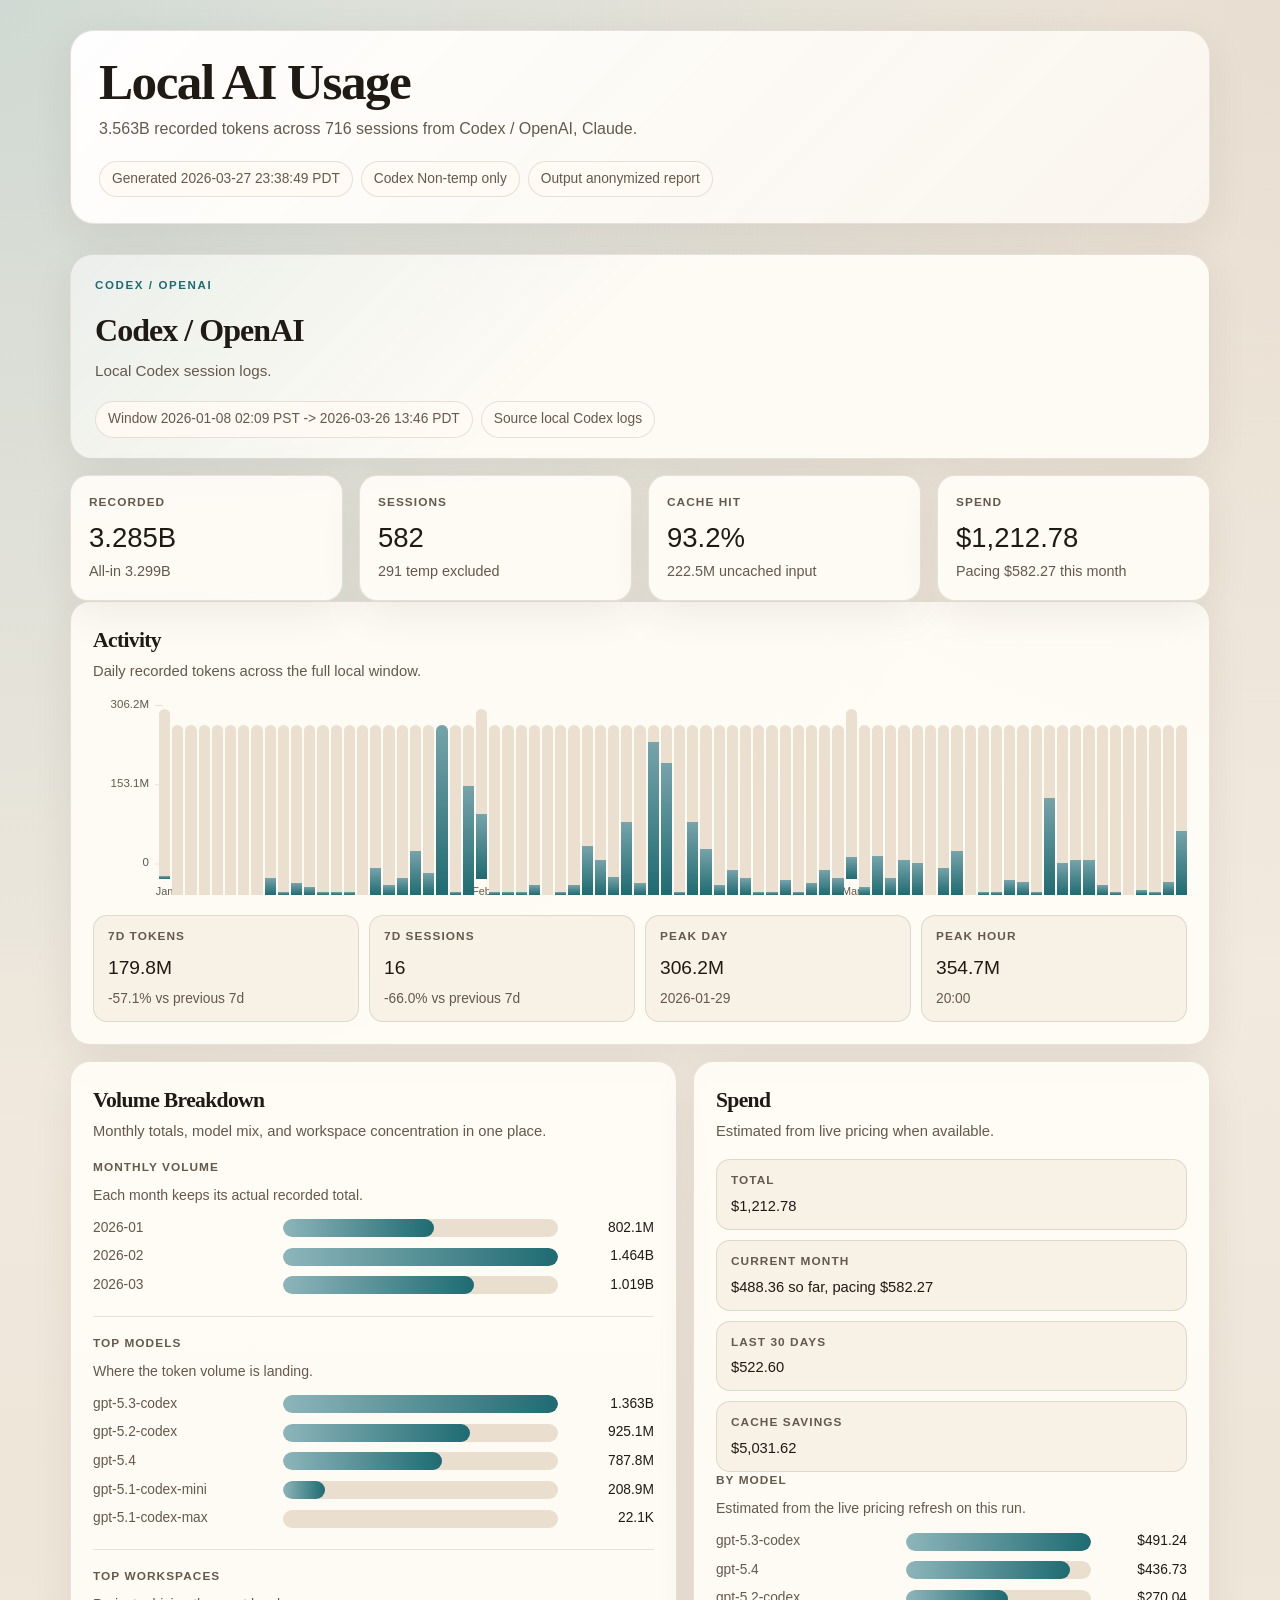
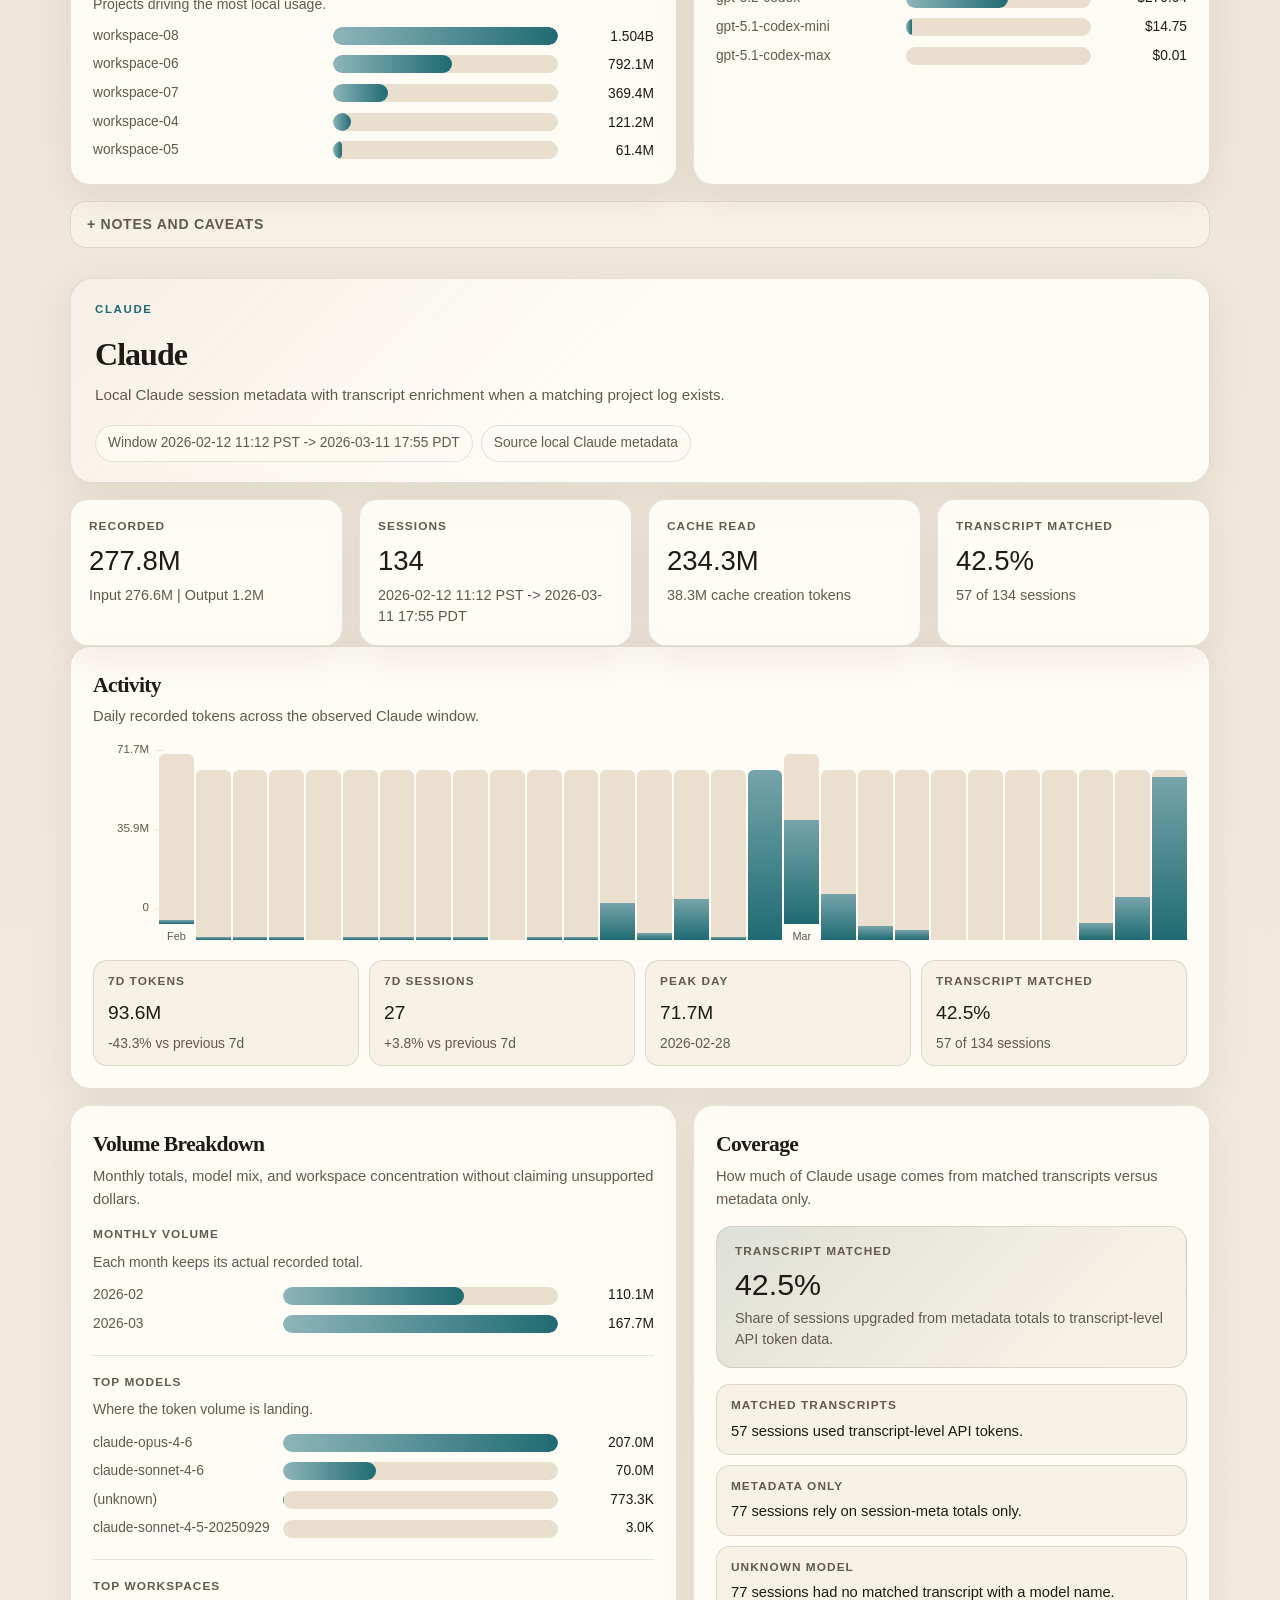
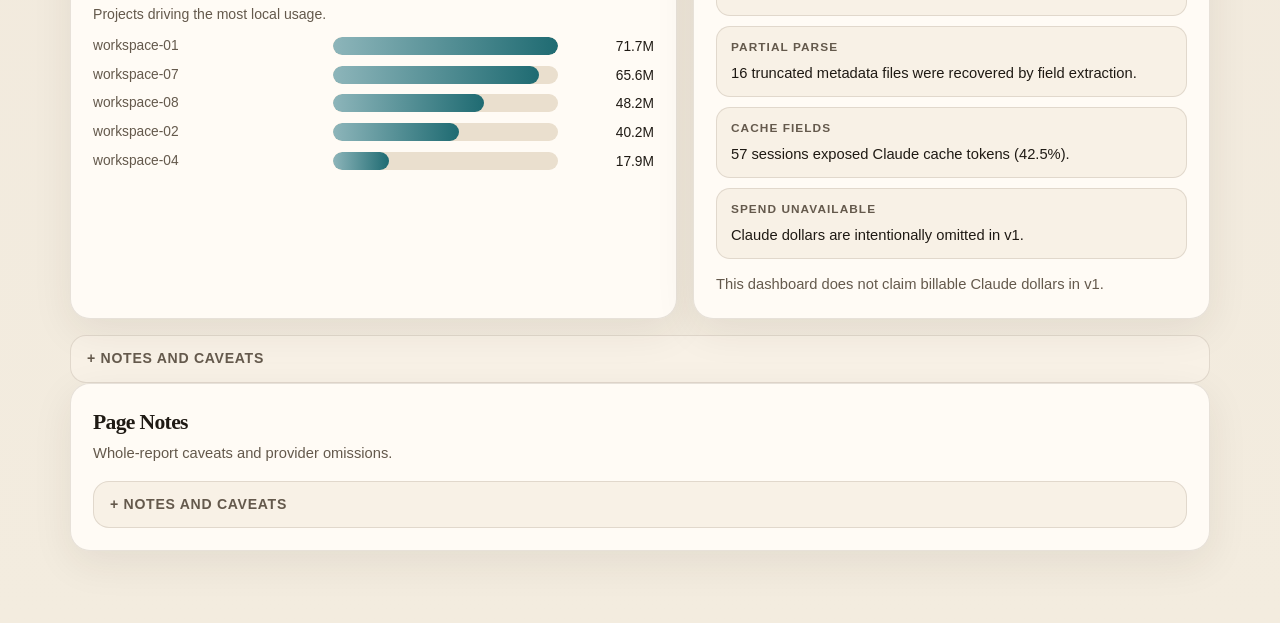
==== commit a9ac7337: "update dashboard stats" ====
--- a/index.html
+++ b/index.html
@@ -2,508 +2,111 @@
 <html lang="en">
 <head>
 <meta charset="utf-8">
-<meta name="viewport" content="width=device-width, initial-scale=1">
+<meta name="viewport" content="width=device-width,initial-scale=1">
 <title>Local AI Usage Dashboard</title>
 <style>
-
-        :root {
-          --bg: #f4efe8;
-          --panel: #fffdfa;
-          --panel-strong: #f8f4ee;
-          --text: #1c1a17;
-          --muted: #6a6258;
-          --border: #ded4c8;
-          --accent: #325f64;
-          --accent-soft: #dbe8e9;
-          --positive: #2c6a50;
-          --shadow: 0 8px 24px rgba(36, 31, 25, 0.06);
-        }
-
-        * { box-sizing: border-box; }
-        body {
-          margin: 0;
-          background:
-            radial-gradient(circle at top left, rgba(50, 95, 100, 0.08), transparent 30%),
-            linear-gradient(180deg, #f7f2eb 0%, var(--bg) 100%);
-          color: var(--text);
-          font-family: "Avenir Next", "Segoe UI", "Helvetica Neue", sans-serif;
-        }
-        h1, h2, h3 {
-          font-family: "Iowan Old Style", "Palatino Linotype", "Book Antiqua", serif;
-          font-weight: 600;
-          letter-spacing: -0.02em;
-          margin: 0;
-        }
-        p { margin: 0; }
-        code {
-          font-family: "SFMono-Regular", Menlo, Consolas, monospace;
-          font-size: 0.92em;
-          background: #f3ede6;
-          padding: 0.15rem 0.35rem;
-          border-radius: 0.35rem;
-        }
-        .page {
-          max-width: 1180px;
-          margin: 0 auto;
-          padding: 28px 20px 60px;
-        }
-        .hero {
-          padding: 28px;
-          border: 1px solid var(--border);
-          border-radius: 24px;
-          background: linear-gradient(180deg, rgba(255,255,255,0.72), rgba(255,253,250,0.95));
-          box-shadow: var(--shadow);
-        }
-        .eyebrow {
-          color: var(--accent);
-          font-size: 0.78rem;
-          font-weight: 700;
-          letter-spacing: 0.12em;
-          text-transform: uppercase;
-          margin-bottom: 10px;
-        }
-        .hero h1 {
-          font-size: clamp(2.2rem, 4vw, 3.6rem);
-          line-height: 0.98;
-          margin-bottom: 12px;
-        }
-        .hero-copy {
-          color: var(--muted);
-          max-width: 760px;
-          line-height: 1.55;
-          font-size: 1rem;
-        }
-        .hero-meta,
-        .provider-pills {
-          display: flex;
-          flex-wrap: wrap;
-          gap: 10px;
-          margin-top: 18px;
-        }
-        .pill {
-          padding: 8px 12px;
-          border-radius: 999px;
-          background: var(--panel-strong);
-          border: 1px solid var(--border);
-          color: var(--muted);
-          font-size: 0.9rem;
-        }
-        .grid {
-          display: grid;
-          gap: 18px;
-          margin-top: 22px;
-        }
-        .metrics {
-          grid-template-columns: repeat(4, minmax(0, 1fr));
-        }
-        .provider-summary {
-          grid-template-columns: repeat(2, minmax(0, 1fr));
-          margin-top: 0;
-        }
-        .two-up {
-          grid-template-columns: 1.35fr 1fr;
-        }
-        .metric-card,
-        .panel {
-          background: var(--panel);
-          border: 1px solid var(--border);
-          border-radius: 20px;
-          box-shadow: var(--shadow);
-        }
-        .metric-card {
-          padding: 18px 18px 16px;
-          min-height: 128px;
-        }
-        .provider-header-panel {
-          margin-top: 22px;
-        }
-        .metric-title {
-          color: var(--muted);
-          font-size: 0.85rem;
-          text-transform: uppercase;
-          letter-spacing: 0.08em;
-          margin-bottom: 14px;
-        }
-        .metric-value {
-          font-size: 1.75rem;
-          line-height: 1;
-          margin-bottom: 10px;
-        }
-        .metric-detail {
-          color: var(--muted);
-          line-height: 1.45;
-          font-size: 0.95rem;
-        }
-        .panel {
-          padding: 22px;
-        }
-        .panel-header {
-          display: flex;
-          align-items: flex-end;
-          justify-content: space-between;
-          gap: 16px;
-          margin-bottom: 16px;
-        }
-        .panel-title {
-          font-size: 1.45rem;
-        }
-        .panel-subtitle {
-          color: var(--muted);
-          font-size: 0.96rem;
-          line-height: 1.5;
-        }
-        .summary-list {
-          display: grid;
-          gap: 12px;
-        }
-        .summary-item {
-          padding: 14px 16px;
-          border-radius: 16px;
-          background: var(--panel-strong);
-          border: 1px solid var(--border);
-        }
-        .summary-item strong {
-          display: block;
-          margin-bottom: 4px;
-          font-size: 1rem;
-        }
-        .summary-item span {
-          color: var(--muted);
-          line-height: 1.5;
-          font-size: 0.95rem;
-        }
-        .day-chart {
-          height: 220px;
-          display: grid;
-          grid-template-columns: repeat(14, minmax(0, 1fr));
-          gap: 10px;
-          align-items: end;
-          margin-top: 10px;
-        }
-        .day-column {
-          display: flex;
-          flex-direction: column;
-          align-items: center;
-          gap: 8px;
-          min-width: 0;
-        }
-        .day-bar {
-          width: 100%;
-          height: 180px;
-          background: #efe7dd;
-          border: 1px solid var(--border);
-          border-radius: 14px;
-          display: flex;
-          align-items: flex-end;
-          overflow: hidden;
-        }
-        .day-bar-fill {
-          width: 100%;
-          background: linear-gradient(180deg, #5a868b 0%, var(--accent) 100%);
-          border-radius: 12px;
-        }
-        .day-label {
-          color: var(--muted);
-          font-size: 0.78rem;
-          font-variant-numeric: tabular-nums;
-        }
-        .trend-grid {
-          display: grid;
-          grid-template-columns: repeat(2, minmax(0, 1fr));
-          gap: 12px;
-          margin-top: 16px;
-        }
-        .trend-stat {
-          padding: 14px 16px;
-          border-radius: 16px;
-          background: var(--panel-strong);
-          border: 1px solid var(--border);
-        }
-        .trend-label {
-          color: var(--muted);
-          font-size: 0.84rem;
-          text-transform: uppercase;
-          letter-spacing: 0.08em;
-          margin-bottom: 8px;
-        }
-        .trend-value {
-          font-size: 1.25rem;
-          margin-bottom: 4px;
-        }
-        .trend-detail {
-          color: var(--muted);
-          font-size: 0.92rem;
-        }
-        table {
-          width: 100%;
-          border-collapse: collapse;
-        }
-        th, td {
-          text-align: left;
-          padding: 12px 10px;
-          border-bottom: 1px solid var(--border);
-          vertical-align: middle;
-        }
-        th {
-          color: var(--muted);
-          font-size: 0.82rem;
-          letter-spacing: 0.08em;
-          text-transform: uppercase;
-        }
-        td {
-          font-size: 0.95rem;
-        }
-        tbody tr:last-child td {
-          border-bottom: none;
-        }
-        .number {
-          text-align: right;
-          font-variant-numeric: tabular-nums;
-        }
-        .progress {
-          position: relative;
-          min-width: 140px;
-          height: 10px;
-          border-radius: 999px;
-          background: #ebe2d7;
-          overflow: hidden;
-        }
-        .progress-fill {
-          height: 100%;
-          background: linear-gradient(90deg, #8db3b6 0%, var(--accent) 100%);
-          border-radius: 999px;
-        }
-        .notes {
-          display: grid;
-          gap: 10px;
-        }
-        .note {
-          padding: 12px 14px;
-          border-radius: 14px;
-          background: var(--panel-strong);
-          border: 1px solid var(--border);
-          color: var(--muted);
-        }
-        @media (max-width: 1080px) {
-          .metrics { grid-template-columns: repeat(3, minmax(0, 1fr)); }
-          .provider-summary { grid-template-columns: 1fr; }
-          .two-up { grid-template-columns: 1fr; }
-        }
-        @media (max-width: 720px) {
-          .page { padding: 18px 14px 40px; }
-          .hero { padding: 20px; border-radius: 20px; }
-          .metrics { grid-template-columns: repeat(2, minmax(0, 1fr)); }
-          .trend-grid { grid-template-columns: 1fr; }
-          th:nth-child(5), td:nth-child(5), th:nth-child(6), td:nth-child(6) { display: none; }
-        }
-        
+:root { --bg:#efe6da; --panel:rgba(255,252,247,.94); --panel-strong:#f8f1e6; --text:#1f1a14; --muted:#64594c; --border:rgba(86,67,44,.14); --accent:#1f6b72; --accent-soft:rgba(31,107,114,.12); --accent-claude:#8b6844; --shadow:0 12px 40px rgba(55,39,25,.08); }
+* { box-sizing:border-box; }
+body { margin:0; background:radial-gradient(circle at top left, rgba(31,107,114,.18), transparent 28%), radial-gradient(circle at top right, rgba(139,104,68,.14), transparent 24%), linear-gradient(180deg, #f7f1e8 0%, var(--bg) 38%, #f3ecdf 100%); color:var(--text); font-family:"Avenir Next","Segoe UI","Helvetica Neue",sans-serif; font-size:15px; line-height:1.5; }
+h1, h2, h3 { font-family:"Iowan Old Style","Palatino Linotype","Book Antiqua",serif; font-weight:600; letter-spacing:-.03em; margin:0; }
+p { margin:0; }
+code { font-family:"SFMono-Regular",Menlo,Consolas,monospace; font-size:.9em; background:#efe6da; padding:.12rem .34rem; border-radius:4px; }
+.page { max-width:1180px; margin:0 auto; padding:30px 20px 72px; }
+.hero { border:1px solid var(--border); border-radius:24px; background:linear-gradient(135deg, rgba(255,255,255,.9), rgba(250,245,237,.96)), var(--panel); box-shadow:var(--shadow); padding:26px 28px; }
+.eyebrow { color:var(--accent); font-size:.72rem; font-weight:700; letter-spacing:.14em; text-transform:uppercase; margin-bottom:12px; }
+.hero h1 { font-size:clamp(2.2rem, 4vw, 3.8rem); line-height:.96; max-width:700px; }
+.hero-lede { color:var(--muted); font-size:1rem; line-height:1.65; max-width:760px; margin-top:10px; }
+.hero-meta, .provider-pills { display:flex; flex-wrap:wrap; gap:8px; margin-top:18px; }
+.pill { padding:7px 12px; border-radius:999px; border:1px solid var(--border); background:rgba(255,250,243,.86); color:var(--muted); font-size:.86rem; }
+.metric-card, .panel { border:1px solid var(--border); background:var(--panel); box-shadow:var(--shadow); }
+.metric-title, .trend-label, .block-title, .summary-item strong, .spotlight-label { color:var(--muted); font-size:.74rem; font-weight:700; letter-spacing:.09em; text-transform:uppercase; }
+.provider-header { margin-top:30px; border:1px solid var(--border); border-radius:22px; background:var(--panel); box-shadow:var(--shadow); padding:22px 24px 20px; }
+.provider-header-openai { background:linear-gradient(135deg, rgba(31,107,114,.08), transparent 45%), var(--panel); }
+.provider-header-claude { background:linear-gradient(135deg, rgba(139,104,68,.08), transparent 45%), var(--panel); }
+.provider-title { font-size:2rem; margin-bottom:6px; }
+.provider-subtitle { color:var(--muted); max-width:900px; font-size:.95rem; }
+.grid { display:grid; gap:16px; margin-top:16px; }
+.metrics { grid-template-columns:repeat(4, minmax(0,1fr)); }
+.two-up { grid-template-columns:minmax(0,1.08fr) minmax(0,.92fr); }
+.metric-card { border-radius:18px; padding:18px; min-height:118px; }
+.metric-value { font-size:1.72rem; line-height:1; margin-top:12px; }
+.metric-detail { color:var(--muted); font-size:.9rem; line-height:1.45; margin-top:10px; }
+.panel { border-radius:20px; padding:22px; }
+.panel-full { grid-column:1 / -1; }
+.panel-header { margin-bottom:16px; }
+.panel-title { font-size:1.35rem; }
+.panel-subtitle { color:var(--muted); font-size:.92rem; line-height:1.55; margin-top:4px; }
+.panel-block + .panel-block { margin-top:20px; padding-top:18px; border-top:1px solid var(--border); }
+.block-subtitle { color:var(--muted); font-size:.88rem; line-height:1.5; margin:8px 0 12px; }
+.spotlight { padding:16px 18px; border:1px solid var(--border); border-radius:16px; background:linear-gradient(135deg, var(--accent-soft), transparent 80%), var(--panel-strong); margin-bottom:16px; }
+.spotlight-value { font-size:1.9rem; line-height:1; margin-top:8px; }
+.spotlight-detail { color:var(--muted); font-size:.9rem; line-height:1.5; margin-top:8px; }
+.summary-list { display:grid; gap:10px; }
+.summary-item { display:grid; gap:5px; padding:12px 14px; border:1px solid var(--border); border-radius:14px; background:var(--panel-strong); }
+.summary-item span { font-size:.92rem; line-height:1.5; }
+.series-shell { display:grid; grid-template-columns:56px 1fr; gap:10px; align-items:start; }
+.series-axis { position:relative; height:170px; }
+.axis-tick { position:absolute; right:0; color:var(--muted); font-size:.72rem; line-height:1; }
+.axis-tick::after { content:""; position:absolute; top:50%; left:calc(100% + 6px); width:8px; border-top:1px solid var(--border); }
+.series-plot { min-width:0; }
+.full-series-chart { display:grid; gap:2px; align-items:end; height:200px; }
+.series-col { display:flex; flex-direction:column; align-items:center; justify-content:flex-end; gap:4px; min-width:0; }
+.series-bar { position:relative; width:100%; height:170px; border-radius:6px 6px 0 0; background:#ebdfd0; overflow:hidden; }
+.series-fill { position:absolute; inset:auto 0 0; width:100%; background:linear-gradient(180deg, #76a4aa 0%, var(--accent) 100%); }
+.series-label { color:var(--muted); font-size:.68rem; font-variant-numeric:tabular-nums; }
+.trend-grid { display:grid; grid-template-columns:repeat(4, minmax(0,1fr)); gap:10px; margin-top:16px; }
+.trend-stat { padding:12px 14px; border:1px solid var(--border); border-radius:14px; background:var(--panel-strong); }
+.trend-value { font-size:1.2rem; margin-top:8px; }
+.trend-detail { color:var(--muted); font-size:.86rem; line-height:1.45; margin-top:6px; }
+.hbar-chart { display:grid; gap:8px; }
+.hbar-row { display:grid; grid-template-columns:180px 1fr 86px; gap:10px; align-items:center; }
+.hbar-label, .hbar-value { font-size:.86rem; font-variant-numeric:tabular-nums; }
+.hbar-label { color:var(--muted); white-space:nowrap; overflow:hidden; text-overflow:ellipsis; }
+.workspace-row { grid-template-columns:230px 1fr 86px; align-items:start; }
+.workspace-row .hbar-label { white-space:normal; overflow:visible; text-overflow:clip; line-height:1.35; }
+.hbar-track { height:18px; border-radius:999px; background:#eadfce; overflow:hidden; }
+.hbar-fill { height:100%; border-radius:999px; background:linear-gradient(90deg, #8db5ba 0%, var(--accent) 100%); }
+.hbar-value { text-align:right; }
+.muted-note { color:var(--muted); font-size:.92rem; line-height:1.6; }
+.notes-details { margin-top:16px; border:1px solid var(--border); border-radius:16px; background:var(--panel-strong); overflow:hidden; }
+.notes-summary { cursor:pointer; padding:12px 16px; color:var(--muted); font-size:.88rem; font-weight:700; letter-spacing:.05em; text-transform:uppercase; list-style:none; }
+.notes-summary::-webkit-details-marker { display:none; }
+.notes-summary::before { content:"+ "; }
+details[open] .notes-summary::before { content:"- "; }
+.notes-list { margin:0; padding:4px 18px 16px 32px; display:grid; gap:8px; }
+.note-item { color:var(--muted); font-size:.9rem; line-height:1.55; }
+@media (max-width:1040px) { .two-up { grid-template-columns:1fr; } .metrics, .trend-grid { grid-template-columns:repeat(2, minmax(0,1fr)); } }
+@media (max-width:760px) { .page { padding:16px 12px 48px; } .hero, .provider-header, .panel { padding:18px; } .metrics, .trend-grid { grid-template-columns:1fr; } .series-shell { grid-template-columns:40px 1fr; gap:8px; } .hbar-row, .workspace-row { grid-template-columns:110px 1fr 72px; } .full-series-chart { height:160px; } .series-axis, .series-bar { height:132px; } .hero h1 { font-size:2.5rem; } }
 </style>
 </head>
 <body>
 <main class="page">
 <section class="hero">
-<div class="eyebrow">Local Multi-Provider Usage</div>
-<h1>Extremely boring. Actually useful.</h1>
-<p class="hero-copy">Static HTML. No server. No build step. Each run overwrites <code>~/Desktop/local-ai-usage-dashboard/index.html</code> with a fresh local dashboard for the providers that exposed trustworthy data on this machine.</p>
+<h1>Local AI Usage</h1>
+<p class="hero-lede">3.563B recorded tokens across 716 sessions from Codex / OpenAI, Claude.</p>
 <div class="hero-meta">
-<div class="pill">Generated 2026-03-21 15:46:47 PDT</div>
-<div class="pill">Providers Codex / OpenAI, Claude</div>
-<div class="pill">Codex Mode Non-temp only</div>
-<div class="pill">Snapshot ~/Desktop/local-ai-usage-dashboard/.pricing_snapshot.json</div>
+<div class="pill">Generated 2026-03-27 23:38:49 PDT</div>
+<div class="pill">Codex Non-temp only</div>
+<div class="pill">Output anonymized report</div>
 </div>
 </section>
-<section class="panel">
-<div class="panel-header">
-<div>
-<h2 class="panel-title">Providers</h2>
-<p class="panel-subtitle">Each provider keeps its own source, pricing status, and spend honesty.</p>
+<section class="provider-header provider-header-openai"><div class="eyebrow">Codex / OpenAI</div><h2 class="provider-title">Codex / OpenAI</h2><p class="provider-subtitle">Local Codex session logs.</p><div class="provider-pills"><div class="pill">Window 2026-01-08 02:09 PST -> 2026-03-26 13:46 PDT</div><div class="pill">Source local Codex logs</div></div></section>
+<div class="grid metrics"><article class="metric-card"><div class="metric-title">Recorded</div><div class="metric-value">3.285B</div><div class="metric-detail">All-in 3.299B</div></article><article class="metric-card"><div class="metric-title">Sessions</div><div class="metric-value">582</div><div class="metric-detail">291 temp excluded</div></article><article class="metric-card"><div class="metric-title">Cache hit</div><div class="metric-value">93.2%</div><div class="metric-detail">222.5M uncached input</div></article><article class="metric-card"><div class="metric-title">Spend</div><div class="metric-value">$1,212.78</div><div class="metric-detail">Pacing $582.27 this month</div></article></div>
+<article class="panel panel-full"><div class="panel-header"><h2 class="panel-title">Activity</h2><p class="panel-subtitle">Daily recorded tokens across the full local window.</p></div><div class="series-shell"><div class="series-axis"><div class="axis-tick" style="top:0%;transform:translateY(0)">306.2M</div><div class="axis-tick" style="top:50%;transform:translateY(-50%)">153.1M</div><div class="axis-tick" style="top:100%;transform:translateY(-100%)">0</div></div><div class="series-plot"><div class="full-series-chart" style="grid-template-columns:repeat(78,minmax(0,1fr))"><div class="series-col" title="2026-01-08: 22.1K"><div class="series-bar"><div class="series-fill" style="height:2%"></div></div><div class="series-label">Jan</div></div><div class="series-col" title="2026-01-09: 0"><div class="series-bar"></div><div class="series-label"></div></div><div class="series-col" title="2026-01-10: 0"><div class="series-bar"></div><div class="series-label"></div></div><div class="series-col" title="2026-01-11: 0"><div class="series-bar"></div><div class="series-label"></div></div><div class="series-col" title="2026-01-12: 0"><div class="series-bar"></div><div class="series-label"></div></div><div class="series-col" title="2026-01-13: 0"><div class="series-bar"></div><div class="series-label"></div></div><div class="series-col" title="2026-01-14: 0"><div class="series-bar"></div><div class="series-label"></div></div><div class="series-col" title="2026-01-15: 0"><div class="series-bar"></div><div class="series-label"></div></div><div class="series-col" title="2026-01-16: 31.0M"><div class="series-bar"><div class="series-fill" style="height:10%"></div></div><div class="series-label"></div></div><div class="series-col" title="2026-01-17: 4.8M"><div class="series-bar"><div class="series-fill" style="height:2%"></div></div><div class="series-label"></div></div><div class="series-col" title="2026-01-18: 20.6M"><div class="series-bar"><div class="series-fill" style="height:7%"></div></div><div class="series-label"></div></div><div class="series-col" title="2026-01-19: 16.6M"><div class="series-bar"><div class="series-fill" style="height:5%"></div></div><div class="series-label"></div></div><div class="series-col" title="2026-01-20: 3.1M"><div class="series-bar"><div class="series-fill" style="height:2%"></div></div><div class="series-label"></div></div><div class="series-col" title="2026-01-21: 4.9M"><div class="series-bar"><div class="series-fill" style="height:2%"></div></div><div class="series-label"></div></div><div class="series-col" title="2026-01-22: 1.2M"><div class="series-bar"><div class="series-fill" style="height:2%"></div></div><div class="series-label"></div></div><div class="series-col" title="2026-01-23: 0"><div class="series-bar"></div><div class="series-label"></div></div><div class="series-col" title="2026-01-24: 48.8M"><div class="series-bar"><div class="series-fill" style="height:16%"></div></div><div class="series-label"></div></div><div class="series-col" title="2026-01-25: 19.2M"><div class="series-bar"><div class="series-fill" style="height:6%"></div></div><div class="series-label"></div></div><div class="series-col" title="2026-01-26: 30.9M"><div class="series-bar"><div class="series-fill" style="height:10%"></div></div><div class="series-label"></div></div><div class="series-col" title="2026-01-27: 79.3M"><div class="series-bar"><div class="series-fill" style="height:26%"></div></div><div class="series-label"></div></div><div class="series-col" title="2026-01-28: 38.9M"><div class="series-bar"><div class="series-fill" style="height:13%"></div></div><div class="series-label"></div></div><div class="series-col" title="2026-01-29: 306.2M"><div class="series-bar"><div class="series-fill" style="height:100%"></div></div><div class="series-label"></div></div><div class="series-col" title="2026-01-30: 1.5M"><div class="series-bar"><div class="series-fill" style="height:2%"></div></div><div class="series-label"></div></div><div class="series-col" title="2026-01-31: 195.1M"><div class="series-bar"><div class="series-fill" style="height:64%"></div></div><div class="series-label"></div></div><div class="series-col" title="2026-02-01: 116.7M"><div class="series-bar"><div class="series-fill" style="height:38%"></div></div><div class="series-label">Feb</div></div><div class="series-col" title="2026-02-02: 3.4M"><div class="series-bar"><div class="series-fill" style="height:2%"></div></div><div class="series-label"></div></div><div class="series-col" title="2026-02-03: 1.3M"><div class="series-bar"><div class="series-fill" style="height:2%"></div></div><div class="series-label"></div></div><div class="series-col" title="2026-02-04: 2.1M"><div class="series-bar"><div class="series-fill" style="height:2%"></div></div><div class="series-label"></div></div><div class="series-col" title="2026-02-05: 17.5M"><div class="series-bar"><div class="series-fill" style="height:6%"></div></div><div class="series-label"></div></div><div class="series-col" title="2026-02-06: 0"><div class="series-bar"></div><div class="series-label"></div></div><div class="series-col" title="2026-02-07: 1.1M"><div class="series-bar"><div class="series-fill" style="height:2%"></div></div><div class="series-label"></div></div><div class="series-col" title="2026-02-08: 19.3M"><div class="series-bar"><div class="series-fill" style="height:6%"></div></div><div class="series-label"></div></div><div class="series-col" title="2026-02-09: 89.7M"><div class="series-bar"><div class="series-fill" style="height:29%"></div></div><div class="series-label"></div></div><div class="series-col" title="2026-02-10: 65.1M"><div class="series-bar"><div class="series-fill" style="height:21%"></div></div><div class="series-label"></div></div><div class="series-col" title="2026-02-11: 32.4M"><div class="series-bar"><div class="series-fill" style="height:11%"></div></div><div class="series-label"></div></div><div class="series-col" title="2026-02-12: 131.9M"><div class="series-bar"><div class="series-fill" style="height:43%"></div></div><div class="series-label"></div></div><div class="series-col" title="2026-02-13: 20.5M"><div class="series-bar"><div class="series-fill" style="height:7%"></div></div><div class="series-label"></div></div><div class="series-col" title="2026-02-14: 274.4M"><div class="series-bar"><div class="series-fill" style="height:90%"></div></div><div class="series-label"></div></div><div class="series-col" title="2026-02-15: 240.4M"><div class="series-bar"><div class="series-fill" style="height:78%"></div></div><div class="series-label"></div></div><div class="series-col" title="2026-02-16: 2.5M"><div class="series-bar"><div class="series-fill" style="height:2%"></div></div><div class="series-label"></div></div><div class="series-col" title="2026-02-17: 130.7M"><div class="series-bar"><div class="series-fill" style="height:43%"></div></div><div class="series-label"></div></div><div class="series-col" title="2026-02-18: 83.0M"><div class="series-bar"><div class="series-fill" style="height:27%"></div></div><div class="series-label"></div></div><div class="series-col" title="2026-02-19: 18.4M"><div class="series-bar"><div class="series-fill" style="height:6%"></div></div><div class="series-label"></div></div><div class="series-col" title="2026-02-20: 45.9M"><div class="series-bar"><div class="series-fill" style="height:15%"></div></div><div class="series-label"></div></div><div class="series-col" title="2026-02-21: 30.3M"><div class="series-bar"><div class="series-fill" style="height:10%"></div></div><div class="series-label"></div></div><div class="series-col" title="2026-02-22: 3.8M"><div class="series-bar"><div class="series-fill" style="height:2%"></div></div><div class="series-label"></div></div><div class="series-col" title="2026-02-23: 5.3M"><div class="series-bar"><div class="series-fill" style="height:2%"></div></div><div class="series-label"></div></div><div class="series-col" title="2026-02-24: 26.1M"><div class="series-bar"><div class="series-fill" style="height:9%"></div></div><div class="series-label"></div></div><div class="series-col" title="2026-02-25: 5.9M"><div class="series-bar"><div class="series-fill" style="height:2%"></div></div><div class="series-label"></div></div><div class="series-col" title="2026-02-26: 20.9M"><div class="series-bar"><div class="series-fill" style="height:7%"></div></div><div class="series-label"></div></div><div class="series-col" title="2026-02-27: 45.0M"><div class="series-bar"><div class="series-fill" style="height:15%"></div></div><div class="series-label"></div></div><div class="series-col" title="2026-02-28: 31.0M"><div class="series-bar"><div class="series-fill" style="height:10%"></div></div><div class="series-label"></div></div><div class="series-col" title="2026-03-01: 39.5M"><div class="series-bar"><div class="series-fill" style="height:13%"></div></div><div class="series-label">Mar</div></div><div class="series-col" title="2026-03-02: 15.2M"><div class="series-bar"><div class="series-fill" style="height:5%"></div></div><div class="series-label"></div></div><div class="series-col" title="2026-03-03: 71.7M"><div class="series-bar"><div class="series-fill" style="height:23%"></div></div><div class="series-label"></div></div><div class="series-col" title="2026-03-04: 30.9M"><div class="series-bar"><div class="series-fill" style="height:10%"></div></div><div class="series-label"></div></div><div class="series-col" title="2026-03-05: 63.0M"><div class="series-bar"><div class="series-fill" style="height:21%"></div></div><div class="series-label"></div></div><div class="series-col" title="2026-03-06: 59.7M"><div class="series-bar"><div class="series-fill" style="height:19%"></div></div><div class="series-label"></div></div><div class="series-col" title="2026-03-07: 0"><div class="series-bar"></div><div class="series-label"></div></div><div class="series-col" title="2026-03-08: 49.8M"><div class="series-bar"><div class="series-fill" style="height:16%"></div></div><div class="series-label"></div></div><div class="series-col" title="2026-03-09: 78.2M"><div class="series-bar"><div class="series-fill" style="height:26%"></div></div><div class="series-label"></div></div><div class="series-col" title="2026-03-10: 0"><div class="series-bar"></div><div class="series-label"></div></div><div class="series-col" title="2026-03-11: 7.5M"><div class="series-bar"><div class="series-fill" style="height:2%"></div></div><div class="series-label"></div></div><div class="series-col" title="2026-03-12: 3.9M"><div class="series-bar"><div class="series-fill" style="height:2%"></div></div><div class="series-label"></div></div><div class="series-col" title="2026-03-13: 28.9M"><div class="series-bar"><div class="series-fill" style="height:9%"></div></div><div class="series-label"></div></div><div class="series-col" title="2026-03-14: 24.6M"><div class="series-bar"><div class="series-fill" style="height:8%"></div></div><div class="series-label"></div></div><div class="series-col" title="2026-03-15: 4.9M"><div class="series-bar"><div class="series-fill" style="height:2%"></div></div><div class="series-label"></div></div><div class="series-col" title="2026-03-16: 174.6M"><div class="series-bar"><div class="series-fill" style="height:57%"></div></div><div class="series-label"></div></div><div class="series-col" title="2026-03-17: 57.3M"><div class="series-bar"><div class="series-fill" style="height:19%"></div></div><div class="series-label"></div></div><div class="series-col" title="2026-03-18: 64.4M"><div class="series-bar"><div class="series-fill" style="height:21%"></div></div><div class="series-label"></div></div><div class="series-col" title="2026-03-19: 64.8M"><div class="series-bar"><div class="series-fill" style="height:21%"></div></div><div class="series-label"></div></div><div class="series-col" title="2026-03-20: 18.4M"><div class="series-bar"><div class="series-fill" style="height:6%"></div></div><div class="series-label"></div></div><div class="series-col" title="2026-03-21: 6.7M"><div class="series-bar"><div class="series-fill" style="height:2%"></div></div><div class="series-label"></div></div><div class="series-col" title="2026-03-22: 0"><div class="series-bar"></div><div class="series-label"></div></div><div class="series-col" title="2026-03-23: 8.2M"><div class="series-bar"><div class="series-fill" style="height:3%"></div></div><div class="series-label"></div></div><div class="series-col" title="2026-03-24: 6.7M"><div class="series-bar"><div class="series-fill" style="height:2%"></div></div><div class="series-label"></div></div><div class="series-col" title="2026-03-25: 24.5M"><div class="series-bar"><div class="series-fill" style="height:8%"></div></div><div class="series-label"></div></div><div class="series-col" title="2026-03-26: 115.2M"><div class="series-bar"><div class="series-fill" style="height:38%"></div></div><div class="series-label"></div></div></div></div></div><div class="trend-grid"><div class="trend-stat"><div class="trend-label">7d tokens</div><div class="trend-value">179.8M</div><div class="trend-detail">-57.1% vs previous 7d</div></div><div class="trend-stat"><div class="trend-label">7d sessions</div><div class="trend-value">16</div><div class="trend-detail">-66.0% vs previous 7d</div></div><div class="trend-stat"><div class="trend-label">Peak day</div><div class="trend-value">306.2M</div><div class="trend-detail">2026-01-29</div></div><div class="trend-stat"><div class="trend-label">Peak hour</div><div class="trend-value">354.7M</div><div class="trend-detail">20:00</div></div></div></article>
+<div class="grid two-up">
+<article class="panel"><div class="panel-header"><h2 class="panel-title">Volume Breakdown</h2><p class="panel-subtitle">Monthly totals, model mix, and workspace concentration in one place.</p></div><section class="panel-block"><div class="block-title">Monthly volume</div><p class="block-subtitle">Each month keeps its actual recorded total.</p><div class="hbar-chart"><div class="hbar-row"><div class="hbar-label" title="2026-01">2026-01</div><div class="hbar-track"><div class="hbar-fill" style="width:54.8%"></div></div><div class="hbar-value">802.1M</div></div><div class="hbar-row"><div class="hbar-label" title="2026-02">2026-02</div><div class="hbar-track"><div class="hbar-fill" style="width:100.0%"></div></div><div class="hbar-value">1.464B</div></div><div class="hbar-row"><div class="hbar-label" title="2026-03">2026-03</div><div class="hbar-track"><div class="hbar-fill" style="width:69.6%"></div></div><div class="hbar-value">1.019B</div></div></div></section><section class="panel-block"><div class="block-title">Top models</div><p class="block-subtitle">Where the token volume is landing.</p><div class="hbar-chart"><div class="hbar-row"><div class="hbar-label" title="gpt-5.3-codex">gpt-5.3-codex</div><div class="hbar-track"><div class="hbar-fill" style="width:100.0%"></div></div><div class="hbar-value">1.363B</div></div><div class="hbar-row"><div class="hbar-label" title="gpt-5.2-codex">gpt-5.2-codex</div><div class="hbar-track"><div class="hbar-fill" style="width:67.9%"></div></div><div class="hbar-value">925.1M</div></div><div class="hbar-row"><div class="hbar-label" title="gpt-5.4">gpt-5.4</div><div class="hbar-track"><div class="hbar-fill" style="width:57.8%"></div></div><div class="hbar-value">787.8M</div></div><div class="hbar-row"><div class="hbar-label" title="gpt-5.1-codex-mini">gpt-5.1-codex-mini</div><div class="hbar-track"><div class="hbar-fill" style="width:15.3%"></div></div><div class="hbar-value">208.9M</div></div><div class="hbar-row"><div class="hbar-label" title="gpt-5.1-codex-max">gpt-5.1-codex-max</div><div class="hbar-track"><div class="hbar-fill" style="width:0.0%"></div></div><div class="hbar-value">22.1K</div></div></div></section><section class="panel-block"><div class="block-title">Top workspaces</div><p class="block-subtitle">Projects driving the most local usage.</p><div class="hbar-chart"><div class="hbar-row workspace-row"><div class="hbar-label" title="workspace-08">workspace-08</div><div class="hbar-track"><div class="hbar-fill" style="width:100.0%"></div></div><div class="hbar-value">1.504B</div></div><div class="hbar-row workspace-row"><div class="hbar-label" title="workspace-06">workspace-06</div><div class="hbar-track"><div class="hbar-fill" style="width:52.7%"></div></div><div class="hbar-value">792.1M</div></div><div class="hbar-row workspace-row"><div class="hbar-label" title="workspace-07">workspace-07</div><div class="hbar-track"><div class="hbar-fill" style="width:24.6%"></div></div><div class="hbar-value">369.4M</div></div><div class="hbar-row workspace-row"><div class="hbar-label" title="workspace-04">workspace-04</div><div class="hbar-track"><div class="hbar-fill" style="width:8.1%"></div></div><div class="hbar-value">121.2M</div></div><div class="hbar-row workspace-row"><div class="hbar-label" title="workspace-05">workspace-05</div><div class="hbar-track"><div class="hbar-fill" style="width:4.1%"></div></div><div class="hbar-value">61.4M</div></div></div></section></article>
+<article class="panel"><div class="panel-header"><h2 class="panel-title">Spend</h2><p class="panel-subtitle">Estimated from live pricing when available.</p></div><div class="summary-list"><div class="summary-item"><strong>Total</strong><span>$1,212.78</span></div><div class="summary-item"><strong>Current month</strong><span>$488.36 so far, pacing $582.27</span></div><div class="summary-item"><strong>Last 30 days</strong><span>$522.60</span></div><div class="summary-item"><strong>Cache savings</strong><span>$5,031.62</span></div></div><section class="panel-block"><div class="block-title">By model</div><p class="block-subtitle">Estimated from the live pricing refresh on this run.</p><div class="hbar-chart"><div class="hbar-row"><div class="hbar-label" title="gpt-5.3-codex">gpt-5.3-codex</div><div class="hbar-track"><div class="hbar-fill" style="width:100.0%"></div></div><div class="hbar-value">$491.24</div></div><div class="hbar-row"><div class="hbar-label" title="gpt-5.4">gpt-5.4</div><div class="hbar-track"><div class="hbar-fill" style="width:88.9%"></div></div><div class="hbar-value">$436.73</div></div><div class="hbar-row"><div class="hbar-label" title="gpt-5.2-codex">gpt-5.2-codex</div><div class="hbar-track"><div class="hbar-fill" style="width:55.0%"></div></div><div class="hbar-value">$270.04</div></div><div class="hbar-row"><div class="hbar-label" title="gpt-5.1-codex-mini">gpt-5.1-codex-mini</div><div class="hbar-track"><div class="hbar-fill" style="width:3.0%"></div></div><div class="hbar-value">$14.75</div></div><div class="hbar-row"><div class="hbar-label" title="gpt-5.1-codex-max">gpt-5.1-codex-max</div><div class="hbar-track"><div class="hbar-fill" style="width:0.0%"></div></div><div class="hbar-value">$0.01</div></div></div></section></article>
 </div>
+<details class="notes-details"><summary class="notes-summary">Notes and caveats</summary><ul class="notes-list"><li class="note-item">Source of truth is the token_count event with the highest input+output sum per session (guards against corrupt trailing events that zero out token fields).</li><li class="note-item">Recorded total is derived from input_tokens + output_tokens; the log&#x27;s total_tokens field is ignored as it can carry a stale offset from resumed sessions.</li><li class="note-item">Temp sessions are identified from ephemeral and pytest temp directories.</li><li class="note-item">Spend is shown only when official OpenAI pricing was refreshed live on the current run.</li><li class="note-item">Spend charges uncached input at the input rate, cached input at the cached-input rate, and output at the published output rate.</li><li class="note-item">Reasoning tokens are shown in the local logs but are not billed as a separate line item in this report because the public pricing pages list input and output rates only.</li><li class="note-item">The long-context spend scenario assumes every gpt-5.4 session crossed the &gt;272K prompt threshold. Real spend is usually lower unless that was common.</li><li class="note-item">Workspace labels were anonymized on this run.</li></ul></details>
+<section class="provider-header provider-header-claude"><div class="eyebrow">Claude</div><h2 class="provider-title">Claude</h2><p class="provider-subtitle">Local Claude session metadata with transcript enrichment when a matching project log exists.</p><div class="provider-pills"><div class="pill">Window 2026-02-12 11:12 PST -> 2026-03-11 17:55 PDT</div><div class="pill">Source local Claude metadata</div></div></section>
+<div class="grid metrics"><article class="metric-card"><div class="metric-title">Recorded</div><div class="metric-value">277.8M</div><div class="metric-detail">Input 276.6M | Output 1.2M</div></article><article class="metric-card"><div class="metric-title">Sessions</div><div class="metric-value">134</div><div class="metric-detail">2026-02-12 11:12 PST -&gt; 2026-03-11 17:55 PDT</div></article><article class="metric-card"><div class="metric-title">Cache read</div><div class="metric-value">234.3M</div><div class="metric-detail">38.3M cache creation tokens</div></article><article class="metric-card"><div class="metric-title">Transcript matched</div><div class="metric-value">42.5%</div><div class="metric-detail">57 of 134 sessions</div></article></div>
+<article class="panel panel-full"><div class="panel-header"><h2 class="panel-title">Activity</h2><p class="panel-subtitle">Daily recorded tokens across the observed Claude window.</p></div><div class="series-shell"><div class="series-axis"><div class="axis-tick" style="top:0%;transform:translateY(0)">71.7M</div><div class="axis-tick" style="top:50%;transform:translateY(-50%)">35.9M</div><div class="axis-tick" style="top:100%;transform:translateY(-100%)">0</div></div><div class="series-plot"><div class="full-series-chart" style="grid-template-columns:repeat(28,minmax(0,1fr))"><div class="series-col" title="2026-02-12: 8.3K"><div class="series-bar"><div class="series-fill" style="height:2%"></div></div><div class="series-label">Feb</div></div><div class="series-col" title="2026-02-13: 32.2K"><div class="series-bar"><div class="series-fill" style="height:2%"></div></div><div class="series-label"></div></div><div class="series-col" title="2026-02-14: 164.5K"><div class="series-bar"><div class="series-fill" style="height:2%"></div></div><div class="series-label"></div></div><div class="series-col" title="2026-02-15: 86.7K"><div class="series-bar"><div class="series-fill" style="height:2%"></div></div><div class="series-label"></div></div><div class="series-col" title="2026-02-16: 0"><div class="series-bar"></div><div class="series-label"></div></div><div class="series-col" title="2026-02-17: 219.0K"><div class="series-bar"><div class="series-fill" style="height:2%"></div></div><div class="series-label"></div></div><div class="series-col" title="2026-02-18: 172.7K"><div class="series-bar"><div class="series-fill" style="height:2%"></div></div><div class="series-label"></div></div><div class="series-col" title="2026-02-19: 48"><div class="series-bar"><div class="series-fill" style="height:2%"></div></div><div class="series-label"></div></div><div class="series-col" title="2026-02-20: 53.6K"><div class="series-bar"><div class="series-fill" style="height:2%"></div></div><div class="series-label"></div></div><div class="series-col" title="2026-02-21: 0"><div class="series-bar"></div><div class="series-label"></div></div><div class="series-col" title="2026-02-22: 34.0K"><div class="series-bar"><div class="series-fill" style="height:2%"></div></div><div class="series-label"></div></div><div class="series-col" title="2026-02-23: 2.2K"><div class="series-bar"><div class="series-fill" style="height:2%"></div></div><div class="series-label"></div></div><div class="series-col" title="2026-02-24: 15.6M"><div class="series-bar"><div class="series-fill" style="height:22%"></div></div><div class="series-label"></div></div><div class="series-col" title="2026-02-25: 2.8M"><div class="series-bar"><div class="series-fill" style="height:4%"></div></div><div class="series-label"></div></div><div class="series-col" title="2026-02-26: 17.5M"><div class="series-bar"><div class="series-fill" style="height:24%"></div></div><div class="series-label"></div></div><div class="series-col" title="2026-02-27: 1.6M"><div class="series-bar"><div class="series-fill" style="height:2%"></div></div><div class="series-label"></div></div><div class="series-col" title="2026-02-28: 71.7M"><div class="series-bar"><div class="series-fill" style="height:100%"></div></div><div class="series-label"></div></div><div class="series-col" title="2026-03-01: 44.0M"><div class="series-bar"><div class="series-fill" style="height:61%"></div></div><div class="series-label">Mar</div></div><div class="series-col" title="2026-03-02: 19.7M"><div class="series-bar"><div class="series-fill" style="height:27%"></div></div><div class="series-label"></div></div><div class="series-col" title="2026-03-03: 5.9M"><div class="series-bar"><div class="series-fill" style="height:8%"></div></div><div class="series-label"></div></div><div class="series-col" title="2026-03-04: 4.5M"><div class="series-bar"><div class="series-fill" style="height:6%"></div></div><div class="series-label"></div></div><div class="series-col" title="2026-03-05: 0"><div class="series-bar"></div><div class="series-label"></div></div><div class="series-col" title="2026-03-06: 0"><div class="series-bar"></div><div class="series-label"></div></div><div class="series-col" title="2026-03-07: 0"><div class="series-bar"></div><div class="series-label"></div></div><div class="series-col" title="2026-03-08: 0"><div class="series-bar"></div><div class="series-label"></div></div><div class="series-col" title="2026-03-09: 7.2M"><div class="series-bar"><div class="series-fill" style="height:10%"></div></div><div class="series-label"></div></div><div class="series-col" title="2026-03-10: 17.8M"><div class="series-bar"><div class="series-fill" style="height:25%"></div></div><div class="series-label"></div></div><div class="series-col" title="2026-03-11: 68.5M"><div class="series-bar"><div class="series-fill" style="height:96%"></div></div><div class="series-label"></div></div></div></div></div><div class="trend-grid"><div class="trend-stat"><div class="trend-label">7d tokens</div><div class="trend-value">93.6M</div><div class="trend-detail">-43.3% vs previous 7d</div></div><div class="trend-stat"><div class="trend-label">7d sessions</div><div class="trend-value">27</div><div class="trend-detail">+3.8% vs previous 7d</div></div><div class="trend-stat"><div class="trend-label">Peak day</div><div class="trend-value">71.7M</div><div class="trend-detail">2026-02-28</div></div><div class="trend-stat"><div class="trend-label">Transcript matched</div><div class="trend-value">42.5%</div><div class="trend-detail">57 of 134 sessions</div></div></div></article>
+<div class="grid two-up">
+<article class="panel"><div class="panel-header"><h2 class="panel-title">Volume Breakdown</h2><p class="panel-subtitle">Monthly totals, model mix, and workspace concentration without claiming unsupported dollars.</p></div><section class="panel-block"><div class="block-title">Monthly volume</div><p class="block-subtitle">Each month keeps its actual recorded total.</p><div class="hbar-chart"><div class="hbar-row"><div class="hbar-label" title="2026-02">2026-02</div><div class="hbar-track"><div class="hbar-fill" style="width:65.7%"></div></div><div class="hbar-value">110.1M</div></div><div class="hbar-row"><div class="hbar-label" title="2026-03">2026-03</div><div class="hbar-track"><div class="hbar-fill" style="width:100.0%"></div></div><div class="hbar-value">167.7M</div></div></div></section><section class="panel-block"><div class="block-title">Top models</div><p class="block-subtitle">Where the token volume is landing.</p><div class="hbar-chart"><div class="hbar-row"><div class="hbar-label" title="claude-opus-4-6">claude-opus-4-6</div><div class="hbar-track"><div class="hbar-fill" style="width:100.0%"></div></div><div class="hbar-value">207.0M</div></div><div class="hbar-row"><div class="hbar-label" title="claude-sonnet-4-6">claude-sonnet-4-6</div><div class="hbar-track"><div class="hbar-fill" style="width:33.8%"></div></div><div class="hbar-value">70.0M</div></div><div class="hbar-row"><div class="hbar-label" title="(unknown)">(unknown)</div><div class="hbar-track"><div class="hbar-fill" style="width:0.4%"></div></div><div class="hbar-value">773.3K</div></div><div class="hbar-row"><div class="hbar-label" title="claude-sonnet-4-5-20250929">claude-sonnet-4-5-20250929</div><div class="hbar-track"><div class="hbar-fill" style="width:0.0%"></div></div><div class="hbar-value">3.0K</div></div></div></section><section class="panel-block"><div class="block-title">Top workspaces</div><p class="block-subtitle">Projects driving the most local usage.</p><div class="hbar-chart"><div class="hbar-row workspace-row"><div class="hbar-label" title="workspace-01">workspace-01</div><div class="hbar-track"><div class="hbar-fill" style="width:100.0%"></div></div><div class="hbar-value">71.7M</div></div><div class="hbar-row workspace-row"><div class="hbar-label" title="workspace-07">workspace-07</div><div class="hbar-track"><div class="hbar-fill" style="width:91.5%"></div></div><div class="hbar-value">65.6M</div></div><div class="hbar-row workspace-row"><div class="hbar-label" title="workspace-08">workspace-08</div><div class="hbar-track"><div class="hbar-fill" style="width:67.2%"></div></div><div class="hbar-value">48.2M</div></div><div class="hbar-row workspace-row"><div class="hbar-label" title="workspace-02">workspace-02</div><div class="hbar-track"><div class="hbar-fill" style="width:56.1%"></div></div><div class="hbar-value">40.2M</div></div><div class="hbar-row workspace-row"><div class="hbar-label" title="workspace-04">workspace-04</div><div class="hbar-track"><div class="hbar-fill" style="width:24.9%"></div></div><div class="hbar-value">17.9M</div></div></div></section></article>
+<article class="panel"><div class="panel-header"><h2 class="panel-title">Coverage</h2><p class="panel-subtitle">How much of Claude usage comes from matched transcripts versus metadata only.</p></div><div class="spotlight"><div class="spotlight-label">Transcript matched</div><div class="spotlight-value">42.5%</div><div class="spotlight-detail">Share of sessions upgraded from metadata totals to transcript-level API token data.</div></div><div class="summary-list"><div class="summary-item"><strong>Matched transcripts</strong><span>57 sessions used transcript-level API tokens.</span></div><div class="summary-item"><strong>Metadata only</strong><span>77 sessions rely on session-meta totals only.</span></div><div class="summary-item"><strong>Unknown model</strong><span>77 sessions had no matched transcript with a model name.</span></div><div class="summary-item"><strong>Partial parse</strong><span>16 truncated metadata files were recovered by field extraction.</span></div><div class="summary-item"><strong>Cache fields</strong><span>57 sessions exposed Claude cache tokens (42.5%).</span></div><div class="summary-item"><strong>Spend Unavailable</strong><span>Claude dollars are intentionally omitted in v1.</span></div></div><p class="muted-note" style="margin-top:14px">This dashboard does not claim billable Claude dollars in v1.</p></article>
 </div>
-<section class="grid provider-summary"><article class="metric-card"><div class="metric-title">Codex / OpenAI</div><div class="metric-value">3.090B</div><div class="metric-detail">570 sessions • Pricing 2026-03-21 15:46:46 PDT • Spend visible</div></article><article class="metric-card"><div class="metric-title">Claude</div><div class="metric-value">1.9M</div><div class="metric-detail">118 sessions • Pricing Not used • Spend unavailable</div></article></section>
-</section>
-<section class="panel provider-header-panel">
-<div class="panel-header">
-<div>
-<div class="eyebrow">Codex / OpenAI</div>
-<h2 class="panel-title">Codex / OpenAI</h2>
-<p class="panel-subtitle">Local Codex usage with live-priced spend only. If official docs fail on this run, dollars stay hidden.</p>
-</div>
-</div>
-<div class="provider-pills">
-<div class="pill">Window 2026-01-08 03:09 PDT to 2026-03-21 10:40 PDT</div>
-<div class="pill">Usage Local Codex session logs</div>
-<div class="pill">Source ~/.codex</div>
-<div class="pill">Pricing 2026-03-21 15:46:46 PDT</div>
-<div class="pill">Spend Visible</div>
-</div>
-</section>
-<section class="grid metrics"><article class="metric-card"><div class="metric-title">Recorded</div><div class="metric-value">3.090B</div><div class="metric-detail">All-in 3.090B</div></article><article class="metric-card"><div class="metric-title">Sessions</div><div class="metric-value">570</div><div class="metric-detail">291 temp sessions excluded</div></article><article class="metric-card"><div class="metric-title">Cache Hit</div><div class="metric-value">93.4%</div><div class="metric-detail">202.8M uncached input</div></article><article class="metric-card"><div class="metric-title">7d Tokens</div><div class="metric-value">356.0M</div><div class="metric-detail">+84.5% vs previous 7d</div></article><article class="metric-card"><div class="metric-title">Est. Spend</div><div class="metric-value">$1,100.61</div><div class="metric-detail">$557.51 projected this month</div></article><article class="metric-card"><div class="metric-title">7d Spend</div><div class="metric-value">$148.85</div><div class="metric-detail">+39.3% vs previous 7d</div></article><article class="metric-card"><div class="metric-title">Cache Savings</div><div class="metric-value">$4,642.70</div><div class="metric-detail">Compared to charging all input at the full input rate</div></article><article class="metric-card"><div class="metric-title">Pricing</div><div class="metric-value">Unchanged</div><div class="metric-detail">Official OpenAI docs were checked live on this run. Rates match the previous snapshot.</div></article></section>
-<section class="grid two-up">
-<article class="panel">
-<div class="panel-header">
-<div>
-<h2 class="panel-title">Trend</h2>
-<p class="panel-subtitle">Fourteen days of daily tokens, plus the short-term movement that actually matters.</p>
-</div>
-</div>
-<div class="day-chart"><div class="day-column"><div class="day-bar" title="2026-03-08: 49.8M"><div class="day-bar-fill" style="height:29%"></div></div><div class="day-label">03-08</div></div><div class="day-column"><div class="day-bar" title="2026-03-09: 78.2M"><div class="day-bar-fill" style="height:45%"></div></div><div class="day-label">03-09</div></div><div class="day-column"><div class="day-bar" title="2026-03-10: 0"><div class="day-bar-fill" style="height:10%"></div></div><div class="day-label">03-10</div></div><div class="day-column"><div class="day-bar" title="2026-03-11: 7.5M"><div class="day-bar-fill" style="height:10%"></div></div><div class="day-label">03-11</div></div><div class="day-column"><div class="day-bar" title="2026-03-12: 3.9M"><div class="day-bar-fill" style="height:10%"></div></div><div class="day-label">03-12</div></div><div class="day-column"><div class="day-bar" title="2026-03-13: 28.9M"><div class="day-bar-fill" style="height:17%"></div></div><div class="day-label">03-13</div></div><div class="day-column"><div class="day-bar" title="2026-03-14: 24.6M"><div class="day-bar-fill" style="height:14%"></div></div><div class="day-label">03-14</div></div><div class="day-column"><div class="day-bar" title="2026-03-15: 4.9M"><div class="day-bar-fill" style="height:10%"></div></div><div class="day-label">03-15</div></div><div class="day-column"><div class="day-bar" title="2026-03-16: 174.6M"><div class="day-bar-fill" style="height:100%"></div></div><div class="day-label">03-16</div></div><div class="day-column"><div class="day-bar" title="2026-03-17: 57.3M"><div class="day-bar-fill" style="height:33%"></div></div><div class="day-label">03-17</div></div><div class="day-column"><div class="day-bar" title="2026-03-18: 64.4M"><div class="day-bar-fill" style="height:37%"></div></div><div class="day-label">03-18</div></div><div class="day-column"><div class="day-bar" title="2026-03-19: 29.6M"><div class="day-bar-fill" style="height:17%"></div></div><div class="day-label">03-19</div></div><div class="day-column"><div class="day-bar" title="2026-03-20: 18.4M"><div class="day-bar-fill" style="height:11%"></div></div><div class="day-label">03-20</div></div><div class="day-column"><div class="day-bar" title="2026-03-21: 6.7M"><div class="day-bar-fill" style="height:10%"></div></div><div class="day-label">03-21</div></div></div>
-<div class="trend-grid">
-<div class="trend-stat"><div class="trend-label">7d tokens</div><div class="trend-value">356.0M</div><div class="trend-detail">+84.5% vs previous 7 days</div></div>
-<div class="trend-stat"><div class="trend-label">7d sessions</div><div class="trend-value">42</div><div class="trend-detail">+7.7% vs previous 7 days</div></div>
-<div class="trend-stat"><div class="trend-label">30d footprint</div><div class="trend-value">1.043B</div><div class="trend-detail">33.8% of lifetime non-temp usage</div></div>
-<div class="trend-stat"><div class="trend-label">Temp share</div><div class="trend-value">0.4%</div><div class="trend-detail">291 temp sessions excluded</div></div>
-</div>
-</article>
-<article class="panel">
-<div class="panel-header">
-<div>
-<h2 class="panel-title">Highlights</h2>
-<p class="panel-subtitle">Short reads, not a wall of explanation.</p>
-</div>
-</div>
-<div class="summary-list">
-<div class="summary-item"><strong>Messages</strong><span>2,345 user, 9,059 assistant, 35,552 reasoning summaries.</span></div>
-<div class="summary-item"><strong>Per session</strong><span>5.4M average, 1.2M median, 12.0M p90.</span></div>
-<div class="summary-item"><strong>Session duration</strong><span>2h 01m average, 5m 22s median.</span></div>
-<div class="summary-item"><strong>Peak day</strong><span>2026-01-29 at 306.2M.</span></div>
-<div class="summary-item"><strong>Top model</strong><span><code>gpt-5.3-codex</code> at 1.358B, 43.9% of total usage.</span></div>
-<div class="summary-item"><strong>Top workspace</strong><span><code>workspace-07</code> at 1.331B across 239 sessions.</span></div>
-</div>
-</article>
-</section>
-<section class="grid two-up">
-<article class="panel">
-<div class="panel-header">
-<div>
-<h2 class="panel-title">Spend</h2>
-<p class="panel-subtitle">Live-priced only. If the official docs were not reachable on this run, dollars stay hidden.</p>
-</div>
-</div>
-<div class="summary-list">
-<div class="summary-item"><strong>Total</strong><span>$1,100.61 based on published input and output rates.</span></div><div class="summary-item"><strong>Last 7 days</strong><span>$148.85 across your most recent week of non-temp sessions.</span></div><div class="summary-item"><strong>Last 30 days</strong><span>$450.39 from the latest rolling 30-day window.</span></div><div class="summary-item"><strong>Current month</strong><span>$377.67 so far, pacing $557.51.</span></div><div class="summary-item"><strong>Cache savings</strong><span>$4,642.70 saved by cached input pricing.</span></div><div class="summary-item"><strong>Long-context ceiling</strong><span>$1,394.71 if every gpt-5.4 session hit long-context pricing.</span></div>
-</div>
-</article>
-<article class="panel">
-<div class="panel-header">
-<div>
-<h2 class="panel-title">Model Spend</h2>
-<p class="panel-subtitle">Estimated cost by model using the latest verified pricing snapshot.</p>
-</div>
-</div>
-<table><thead><tr><th>Model</th><th class="number">Sessions</th><th class="number">Spend</th><th class="number">Share</th><th class="number">Cache Saved</th><th>Shape</th></tr></thead><tbody><tr><td><code>gpt-5.3-codex</code></td><td class="number">194</td><td class="number">$489.76</td><td class="number">44.5%</td><td class="number">$1,979.10</td><td><div class="progress"><div class="progress-fill" style="width:100.00%"></div></div></td></tr><tr><td><code>gpt-5.4</code></td><td class="number">99</td><td class="number">$326.04</td><td class="number">29.6%</td><td class="number">$1,222.16</td><td><div class="progress"><div class="progress-fill" style="width:66.57%"></div></div></td></tr><tr><td><code>gpt-5.2-codex</code></td><td class="number">98</td><td class="number">$270.03</td><td class="number">24.5%</td><td class="number">$1,400.99</td><td><div class="progress"><div class="progress-fill" style="width:55.14%"></div></div></td></tr><tr><td><code>gpt-5.1-codex-mini</code></td><td class="number">177</td><td class="number">$14.75</td><td class="number">1.3%</td><td class="number">$40.42</td><td><div class="progress"><div class="progress-fill" style="width:3.01%"></div></div></td></tr><tr><td><code>gpt-5.1-codex-max</code></td><td class="number">1</td><td class="number">$0.01</td><td class="number">0.0%</td><td class="number">$0.02</td><td><div class="progress"><div class="progress-fill" style="width:0.00%"></div></div></td></tr></tbody></table>
-</article>
-</section>
-<section class="grid two-up">
-<article class="panel">
-<div class="panel-header"><div><h2 class="panel-title">Monthly</h2><p class="panel-subtitle">Month-over-month volume with projection for the current month.</p></div></div>
-<table><thead><tr><th>Month</th><th class="number">Sessions</th><th class="number">Tokens</th><th class="number">Share</th><th>Shape</th><th>Note</th></tr></thead><tbody><tr><td>2026-01</td><td>139</td><td>628.4M</td><td>20.3%</td><td><div class="progress"><div class="progress-fill" style="width:38.49%"></div></div></td><td>Cache 96.9%</td></tr><tr><td>2026-02</td><td>312</td><td>1.633B</td><td>52.8%</td><td><div class="progress"><div class="progress-fill" style="width:100.00%"></div></div></td><td>Cache 92.8%</td></tr><tr><td>2026-03</td><td>119</td><td>828.8M</td><td>26.8%</td><td><div class="progress"><div class="progress-fill" style="width:50.76%"></div></div></td><td>Projected 1.223B at 39.5M/day</td></tr></tbody></table>
-</article>
-<article class="panel">
-<div class="panel-header"><div><h2 class="panel-title">Model Mix</h2><p class="panel-subtitle">Where the token volume is actually landing.</p></div></div>
-<table><thead><tr><th>Model</th><th class="number">Sessions</th><th class="number">Tokens</th><th class="number">Share</th><th>Shape</th></tr></thead><tbody><tr><td><code>gpt-5.3-codex</code></td><td>194</td><td>1.358B</td><td>43.9%</td><td><div class="progress"><div class="progress-fill" style="width:100.00%"></div></div></td></tr><tr><td><code>gpt-5.2-codex</code></td><td>98</td><td>925.1M</td><td>29.9%</td><td><div class="progress"><div class="progress-fill" style="width:68.12%"></div></div></td></tr><tr><td><code>gpt-5.4</code></td><td>99</td><td>598.0M</td><td>19.4%</td><td><div class="progress"><div class="progress-fill" style="width:44.03%"></div></div></td></tr><tr><td><code>gpt-5.1-codex-mini</code></td><td>177</td><td>208.9M</td><td>6.8%</td><td><div class="progress"><div class="progress-fill" style="width:15.38%"></div></div></td></tr><tr><td><code>gpt-5.1-codex-max</code></td><td>1</td><td>22.1K</td><td>0.0%</td><td><div class="progress"><div class="progress-fill" style="width:0.00%"></div></div></td></tr></tbody></table>
-</article>
-</section>
-<section class="grid two-up">
-<article class="panel">
-<div class="panel-header"><div><h2 class="panel-title">Workspace Mix</h2><p class="panel-subtitle">The few workspaces dominating your spend and attention.</p></div></div>
-<table><thead><tr><th>Workspace</th><th class="number">Sessions</th><th class="number">Tokens</th><th class="number">Share</th><th>Shape</th></tr></thead><tbody><tr><td><code>workspace-07</code></td><td>239</td><td>1.331B</td><td>43.1%</td><td><div class="progress"><div class="progress-fill" style="width:100.00%"></div></div></td></tr><tr><td><code>workspace-05</code></td><td>84</td><td>792.1M</td><td>25.6%</td><td><div class="progress"><div class="progress-fill" style="width:59.49%"></div></div></td></tr><tr><td><code>workspace-06</code></td><td>69</td><td>369.4M</td><td>12.0%</td><td><div class="progress"><div class="progress-fill" style="width:27.74%"></div></div></td></tr><tr><td><code>workspace-04</code></td><td>36</td><td>121.2M</td><td>3.9%</td><td><div class="progress"><div class="progress-fill" style="width:9.10%"></div></div></td></tr><tr><td><code>workspace-03</code></td><td>1</td><td>60.0M</td><td>1.9%</td><td><div class="progress"><div class="progress-fill" style="width:4.51%"></div></div></td></tr></tbody></table>
-</article>
-<article class="panel">
-<div class="panel-header"><div><h2 class="panel-title">Timing</h2><p class="panel-subtitle">Top hours and weekdays by total token volume.</p></div></div>
-<div class="grid" style="grid-template-columns: 1fr; gap: 16px; margin-top: 0;">
-<table><thead><tr><th>Hour</th><th class="number">Sessions</th><th class="number">Tokens</th><th>Shape</th></tr></thead><tbody><tr><td>21:00</td><td>33</td><td>349.8M</td><td><div class="progress"><div class="progress-fill" style="width:100.00%"></div></div></td></tr><tr><td>00:00</td><td>16</td><td>269.6M</td><td><div class="progress"><div class="progress-fill" style="width:77.06%"></div></div></td></tr><tr><td>23:00</td><td>33</td><td>238.8M</td><td><div class="progress"><div class="progress-fill" style="width:68.28%"></div></div></td></tr><tr><td>15:00</td><td>36</td><td>218.6M</td><td><div class="progress"><div class="progress-fill" style="width:62.50%"></div></div></td></tr><tr><td>17:00</td><td>52</td><td>188.1M</td><td><div class="progress"><div class="progress-fill" style="width:53.78%"></div></div></td></tr></tbody></table>
-<table><thead><tr><th>Day</th><th class="number">Sessions</th><th class="number">Tokens</th><th>Shape</th></tr></thead><tbody><tr><td>Sun</td><td>121</td><td>680.9M</td><td><div class="progress"><div class="progress-fill" style="width:100.00%"></div></div></td></tr><tr><td>Thu</td><td>74</td><td>638.4M</td><td><div class="progress"><div class="progress-fill" style="width:93.76%"></div></div></td></tr><tr><td>Sat</td><td>74</td><td>443.0M</td><td><div class="progress"><div class="progress-fill" style="width:65.07%"></div></div></td></tr><tr><td>Tue</td><td>71</td><td>434.5M</td><td><div class="progress"><div class="progress-fill" style="width:63.81%"></div></div></td></tr><tr><td>Mon</td><td>67</td><td>417.9M</td><td><div class="progress"><div class="progress-fill" style="width:61.38%"></div></div></td></tr><tr><td>Fri</td><td>105</td><td>275.3M</td><td><div class="progress"><div class="progress-fill" style="width:40.43%"></div></div></td></tr><tr><td>Wed</td><td>58</td><td>200.0M</td><td><div class="progress"><div class="progress-fill" style="width:29.38%"></div></div></td></tr></tbody></table>
-</div>
-</article>
-</section>
-<section class="grid two-up">
-<article class="panel">
-<div class="panel-header"><div><h2 class="panel-title">Top Days</h2><p class="panel-subtitle">Single-day spikes worth remembering.</p></div></div>
-<table><thead><tr><th>Day</th><th class="number">Sessions</th><th class="number">Tokens</th></tr></thead><tbody><tr><td>2026-01-29</td><td>9</td><td>306.2M</td></tr><tr><td>2026-02-01</td><td>17</td><td>290.4M</td></tr><tr><td>2026-02-14</td><td>24</td><td>274.4M</td></tr><tr><td>2026-02-15</td><td>54</td><td>234.9M</td></tr><tr><td>2026-03-16</td><td>10</td><td>174.6M</td></tr><tr><td>2026-02-17</td><td>21</td><td>130.7M</td></tr></tbody></table>
-</article>
-<article class="panel">
-<div class="panel-header"><div><h2 class="panel-title">Largest Sessions</h2><p class="panel-subtitle">The few sessions doing disproportionate work.</p></div></div>
-<table><thead><tr><th>Start</th><th>Workspace</th><th>Model</th><th class="number">Tokens</th><th class="number">Duration</th></tr></thead><tbody><tr><td>2026-01-29 21:57 PDT</td><td><code>workspace-05</code></td><td><code>gpt-5.2-codex</code></td><td>261.5M</td><td>19h 42m</td></tr><tr><td>2026-02-01 00:10 PDT</td><td><code>workspace-05</code></td><td><code>gpt-5.2-codex</code></td><td>173.7M</td><td>15h 39m</td></tr><tr><td>2026-02-14 15:35 PDT</td><td><code>workspace-06</code></td><td><code>gpt-5.3-codex</code></td><td>129.3M</td><td>20h 09m</td></tr><tr><td>2026-02-12 05:17 PDT</td><td><code>workspace-07</code></td><td><code>gpt-5.3-codex</code></td><td>60.3M</td><td>29h 34m</td></tr><tr><td>2026-02-01 06:38 PDT</td><td><code>workspace-03</code></td><td><code>gpt-5.2-codex</code></td><td>60.0M</td><td>11h 05m</td></tr><tr><td>2026-02-14 01:38 PDT</td><td><code>workspace-06</code></td><td><code>gpt-5.3-codex</code></td><td>59.4M</td><td>13h 38m</td></tr></tbody></table>
-</article>
-</section>
-<section class="panel">
-<div class="panel-header"><div><h2 class="panel-title">Notes</h2><p class="panel-subtitle">A few precise caveats so the numbers stay honest.</p></div></div>
-<div class="notes">
-<div class="note">Source of truth is each session log&#x27;s final token_count event.</div><div class="note">Recorded total uses the log&#x27;s total_tokens field.</div><div class="note">Temp sessions are identified from paths under /tmp, /var/folders, or pytest temp directories.</div><div class="note">Spend is shown only when official OpenAI pricing was refreshed live on the current run.</div><div class="note">Spend charges uncached input at the input rate, cached input at the cached-input rate, and output at the published output rate.</div><div class="note">Reasoning tokens are shown in the local logs but are not billed as a separate line item in this report because the public pricing pages list input and output rates only.</div><div class="note">The long-context spend scenario assumes every gpt-5.4 session crossed the &gt;272K prompt threshold. Real spend is usually lower unless that was common.</div><div class="note">Workspace labels were anonymized on this run.</div>
-</div>
-</section>
-<section class="panel provider-header-panel">
-<div class="panel-header">
-<div>
-<div class="eyebrow">Claude</div>
-<h2 class="panel-title">Claude</h2>
-<p class="panel-subtitle">Local Claude usage from your machine. Spend is intentionally hidden until billing semantics are trustworthy.</p>
-</div>
-</div>
-<div class="provider-pills">
-<div class="pill">Window 2026-02-12 12:12 PDT to 2026-03-11 17:55 PDT</div>
-<div class="pill">Usage Local Claude session metadata</div>
-<div class="pill">Source ~/.claude</div>
-<div class="pill">Pricing Not used</div>
-<div class="pill">Spend Unavailable</div>
-</div>
-</section>
-<section class="grid metrics"><article class="metric-card"><div class="metric-title">Recorded</div><div class="metric-value">1.9M</div><div class="metric-detail">Input 1.6M • Output 289.9K</div></article><article class="metric-card"><div class="metric-title">Sessions</div><div class="metric-value">118</div><div class="metric-detail">2026-02-12 12:12 PDT to 2026-03-11 17:55 PDT</div></article><article class="metric-card"><div class="metric-title">Cache Read</div><div class="metric-value">244.6M</div><div class="metric-detail">38.8M cache creation tokens observed</div></article><article class="metric-card"><div class="metric-title">Spend</div><div class="metric-value">Unavailable</div><div class="metric-detail">This dashboard does not claim billable Claude dollars in v1</div></article></section>
-<section class="grid two-up">
-<article class="panel">
-<div class="panel-header">
-<div>
-<h2 class="panel-title">Recent Activity</h2>
-<p class="panel-subtitle">Fourteen days of recorded Claude tokens, with short-term movement kept simple.</p>
-</div>
-</div>
-<div class="day-chart"><div class="day-column"><div class="day-bar" title="2026-02-26: 115.1K"><div class="day-bar-fill" style="height:29%"></div></div><div class="day-label">02-26</div></div><div class="day-column"><div class="day-bar" title="2026-02-27: 1.2K"><div class="day-bar-fill" style="height:10%"></div></div><div class="day-label">02-27</div></div><div class="day-column"><div class="day-bar" title="2026-02-28: 245.3K"><div class="day-bar-fill" style="height:62%"></div></div><div class="day-label">02-28</div></div><div class="day-column"><div class="day-bar" title="2026-03-01: 40.0K"><div class="day-bar-fill" style="height:10%"></div></div><div class="day-label">03-01</div></div><div class="day-column"><div class="day-bar" title="2026-03-02: 143.4K"><div class="day-bar-fill" style="height:36%"></div></div><div class="day-label">03-02</div></div><div class="day-column"><div class="day-bar" title="2026-03-03: 64.4K"><div class="day-bar-fill" style="height:16%"></div></div><div class="day-label">03-03</div></div><div class="day-column"><div class="day-bar" title="2026-03-04: 30.7K"><div class="day-bar-fill" style="height:10%"></div></div><div class="day-label">03-04</div></div><div class="day-column"><div class="day-bar" title="2026-03-05: 0"><div class="day-bar-fill" style="height:10%"></div></div><div class="day-label">03-05</div></div><div class="day-column"><div class="day-bar" title="2026-03-06: 0"><div class="day-bar-fill" style="height:10%"></div></div><div class="day-label">03-06</div></div><div class="day-column"><div class="day-bar" title="2026-03-07: 0"><div class="day-bar-fill" style="height:10%"></div></div><div class="day-label">03-07</div></div><div class="day-column"><div class="day-bar" title="2026-03-08: 0"><div class="day-bar-fill" style="height:10%"></div></div><div class="day-label">03-08</div></div><div class="day-column"><div class="day-bar" title="2026-03-09: 29.2K"><div class="day-bar-fill" style="height:10%"></div></div><div class="day-label">03-09</div></div><div class="day-column"><div class="day-bar" title="2026-03-10: 105.3K"><div class="day-bar-fill" style="height:27%"></div></div><div class="day-label">03-10</div></div><div class="day-column"><div class="day-bar" title="2026-03-11: 393.1K"><div class="day-bar-fill" style="height:100%"></div></div><div class="day-label">03-11</div></div></div>
-<div class="trend-grid">
-<div class="trend-stat"><div class="trend-label">7d tokens</div><div class="trend-value">527.6K</div><div class="trend-detail">-17.6% vs previous 7 days</div></div>
-<div class="trend-stat"><div class="trend-label">7d sessions</div><div class="trend-value">24</div><div class="trend-detail">-4.0% vs previous 7 days</div></div>
-<div class="trend-stat"><div class="trend-label">30d footprint</div><div class="trend-value">1.9M</div><div class="trend-detail">100.0% of recorded Claude usage</div></div>
-<div class="trend-stat"><div class="trend-label">Active streak</div><div class="trend-value">3</div><div class="trend-detail">Longest streak 11 days</div></div>
-</div>
-</article>
-<article class="panel">
-<div class="panel-header">
-<div>
-<h2 class="panel-title">Highlights</h2>
-<p class="panel-subtitle">Usage first. No invented dollars.</p>
-</div>
-</div>
-<div class="summary-list">
-<div class="summary-item"><strong>Messages</strong><span>334 user and 1,720 assistant messages.</span></div>
-<div class="summary-item"><strong>Per session</strong><span>16.0K average, 444 median, 62.3K p90.</span></div>
-<div class="summary-item"><strong>Session duration</strong><span>54m 29s average, 1m 00s median.</span></div>
-<div class="summary-item"><strong>Peak day</strong><span>2026-03-11 at 393.1K.</span></div>
-<div class="summary-item"><strong>Top model</strong><span><code>claude-opus-4-6</code> at 664.7K, 35.2% of recorded Claude usage.</span></div>
-<div class="summary-item"><strong>Top workspace</strong><span><code>workspace-07</code> at 643.9K across 31 sessions.</span></div>
-</div>
-</article>
-</section>
-<section class="grid two-up">
-<article class="panel">
-<div class="panel-header"><div><h2 class="panel-title">Model Mix</h2><p class="panel-subtitle">Model identity comes from matched Claude transcripts when present.</p></div></div>
-<table><thead><tr><th>Model</th><th class="number">Sessions</th><th class="number">Tokens</th><th class="number">Share</th><th>Shape</th></tr></thead><tbody><tr><td><code>claude-opus-4-6</code></td><td class="number">29</td><td class="number">664.7K</td><td class="number">35.2%</td><td><div class="progress"><div class="progress-fill" style="width:100.00%"></div></div></td></tr><tr><td><code>claude-sonnet-4-6</code></td><td class="number">25</td><td class="number">660.3K</td><td class="number">34.9%</td><td><div class="progress"><div class="progress-fill" style="width:99.34%"></div></div></td></tr><tr><td><code>(unknown)</code></td><td class="number">61</td><td class="number">565.3K</td><td class="number">29.9%</td><td><div class="progress"><div class="progress-fill" style="width:85.05%"></div></div></td></tr><tr><td><code>claude-sonnet-4-5-20250929</code></td><td class="number">3</td><td class="number">90</td><td class="number">0.0%</td><td><div class="progress"><div class="progress-fill" style="width:0.01%"></div></div></td></tr></tbody></table>
-</article>
-<article class="panel">
-<div class="panel-header"><div><h2 class="panel-title">Workspace Mix</h2><p class="panel-subtitle">The projects where Claude usage actually landed.</p></div></div>
-<table><thead><tr><th>Workspace</th><th class="number">Sessions</th><th class="number">Tokens</th><th class="number">Share</th><th>Shape</th></tr></thead><tbody><tr><td><code>workspace-07</code></td><td class="number">31</td><td class="number">643.9K</td><td class="number">34.1%</td><td><div class="progress"><div class="progress-fill" style="width:100.00%"></div></div></td></tr><tr><td><code>workspace-01</code></td><td class="number">20</td><td class="number">424.8K</td><td class="number">22.5%</td><td><div class="progress"><div class="progress-fill" style="width:65.98%"></div></div></td></tr><tr><td><code>workspace-02</code></td><td class="number">4</td><td class="number">233.6K</td><td class="number">12.4%</td><td><div class="progress"><div class="progress-fill" style="width:36.27%"></div></div></td></tr><tr><td><code>workspace-06</code></td><td class="number">12</td><td class="number">175.0K</td><td class="number">9.3%</td><td><div class="progress"><div class="progress-fill" style="width:27.18%"></div></div></td></tr><tr><td><code>workspace-04</code></td><td class="number">6</td><td class="number">170.0K</td><td class="number">9.0%</td><td><div class="progress"><div class="progress-fill" style="width:26.41%"></div></div></td></tr></tbody></table>
-</article>
-</section>
-<section class="panel">
-<div class="panel-header"><div><h2 class="panel-title">Notes</h2><p class="panel-subtitle">Blunt caveats so the Claude numbers stay honest.</p></div></div>
-<div class="notes">
-<div class="note">Source of truth is JSON under ~/.claude/usage-data/session-meta.</div><div class="note">Model and cache enrichment come from matching Claude project transcripts under ~/.claude/projects when available.</div><div class="note">Spend is unavailable in v1. This dashboard does not claim billable Claude dollars from local usage alone.</div><div class="note">Cache token fields are shown only when the matched Claude transcript exposed them.</div><div class="note">61 sessions did not have a matching Claude transcript with a model name.</div><div class="note">Workspace labels were anonymized on this run.</div>
-</div>
-</section>
-<section class="panel">
-<div class="panel-header"><div><h2 class="panel-title">Page Notes</h2><p class="panel-subtitle">Provider omissions and whole-page caveats.</p></div></div>
-<div class="notes">
-<div class="note">Workspace labels were anonymized on this run with placeholders from workspace-01 to workspace-07.</div>
-</div>
-</section>
+<details class="notes-details"><summary class="notes-summary">Notes and caveats</summary><ul class="notes-list"><li class="note-item">Source of truth is local Claude session metadata, enriched with API-level token data from matched project transcripts when available.</li><li class="note-item">Model identity is the most frequently observed model across all messages in the matched Claude transcript.</li><li class="note-item">Spend is unavailable in v1. This dashboard does not claim billable Claude dollars from local usage alone.</li><li class="note-item">Cache token fields are shown only when the matched Claude transcript exposed them.</li><li class="note-item">57 sessions used API-level tokens from matched transcripts. 77 sessions used session-metadata tokens only (which may undercount actual API consumption).</li><li class="note-item">77 sessions did not have a matching Claude transcript with a model name.</li><li class="note-item">16 sessions had truncated metadata files (JSON write interrupted) and were recovered via field extraction. Their token counts come from session metadata only and may undercount actual API consumption.</li><li class="note-item">Workspace labels were anonymized on this run.</li></ul></details>
+<article class="panel"><div class="panel-header"><h2 class="panel-title">Page Notes</h2><p class="panel-subtitle">Whole-report caveats and provider omissions.</p></div><details class="notes-details"><summary class="notes-summary">Notes and caveats</summary><ul class="notes-list"><li class="note-item">Workspace labels were anonymized on this run with placeholders from workspace-01 to workspace-08.</li></ul></details></article>
 </main>
 </body>
 </html>
